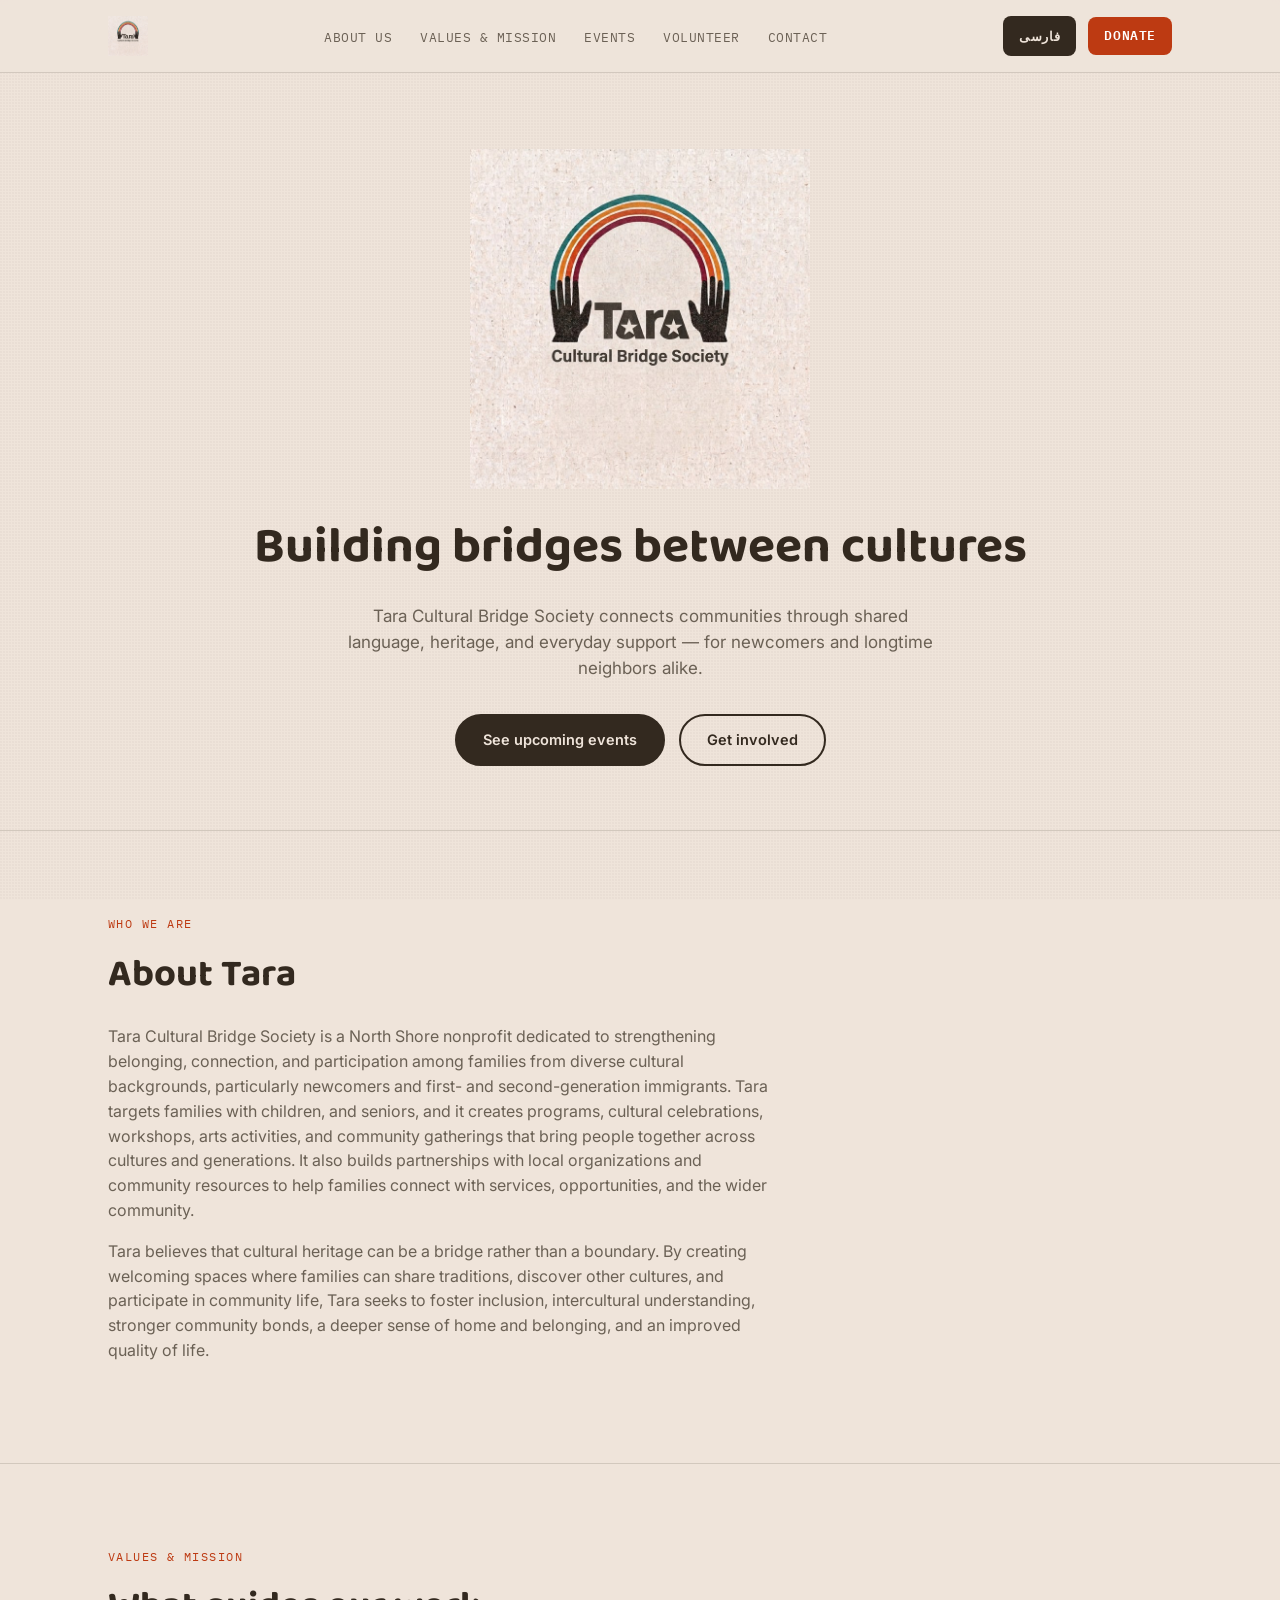
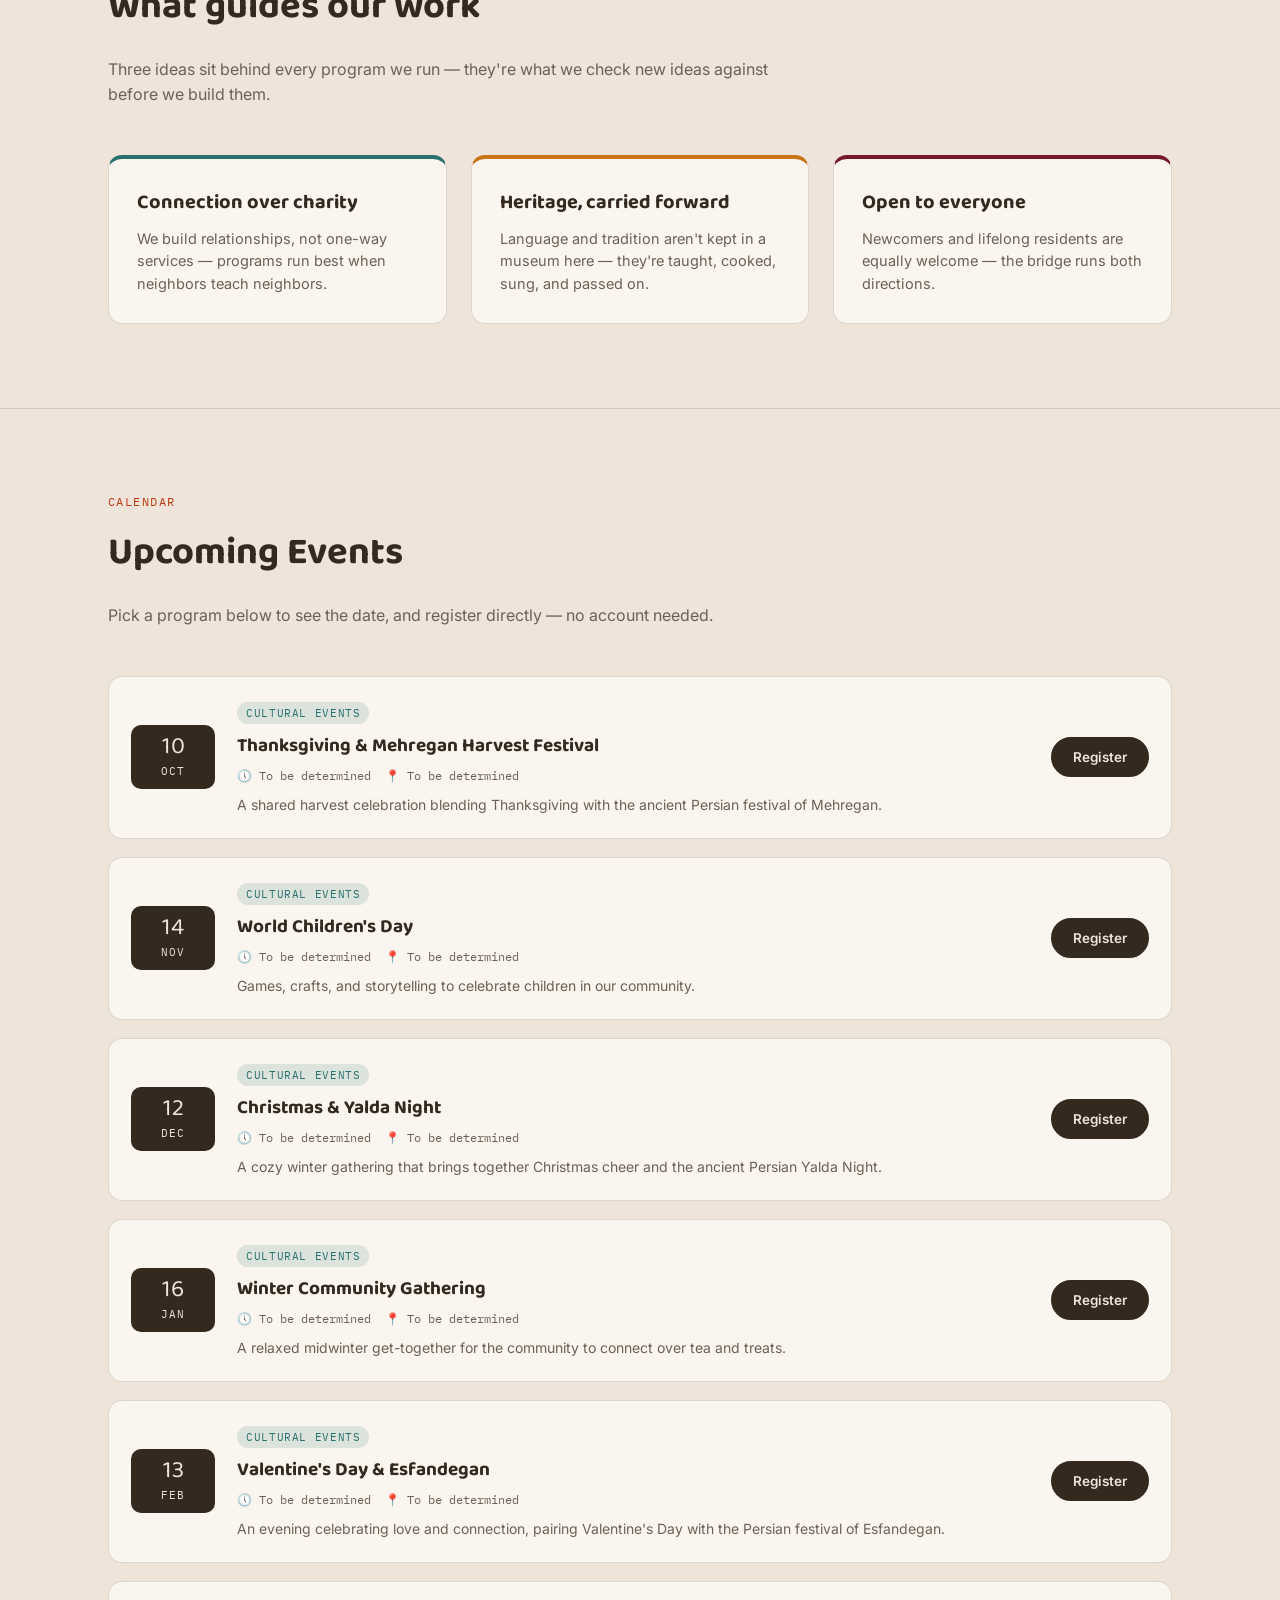
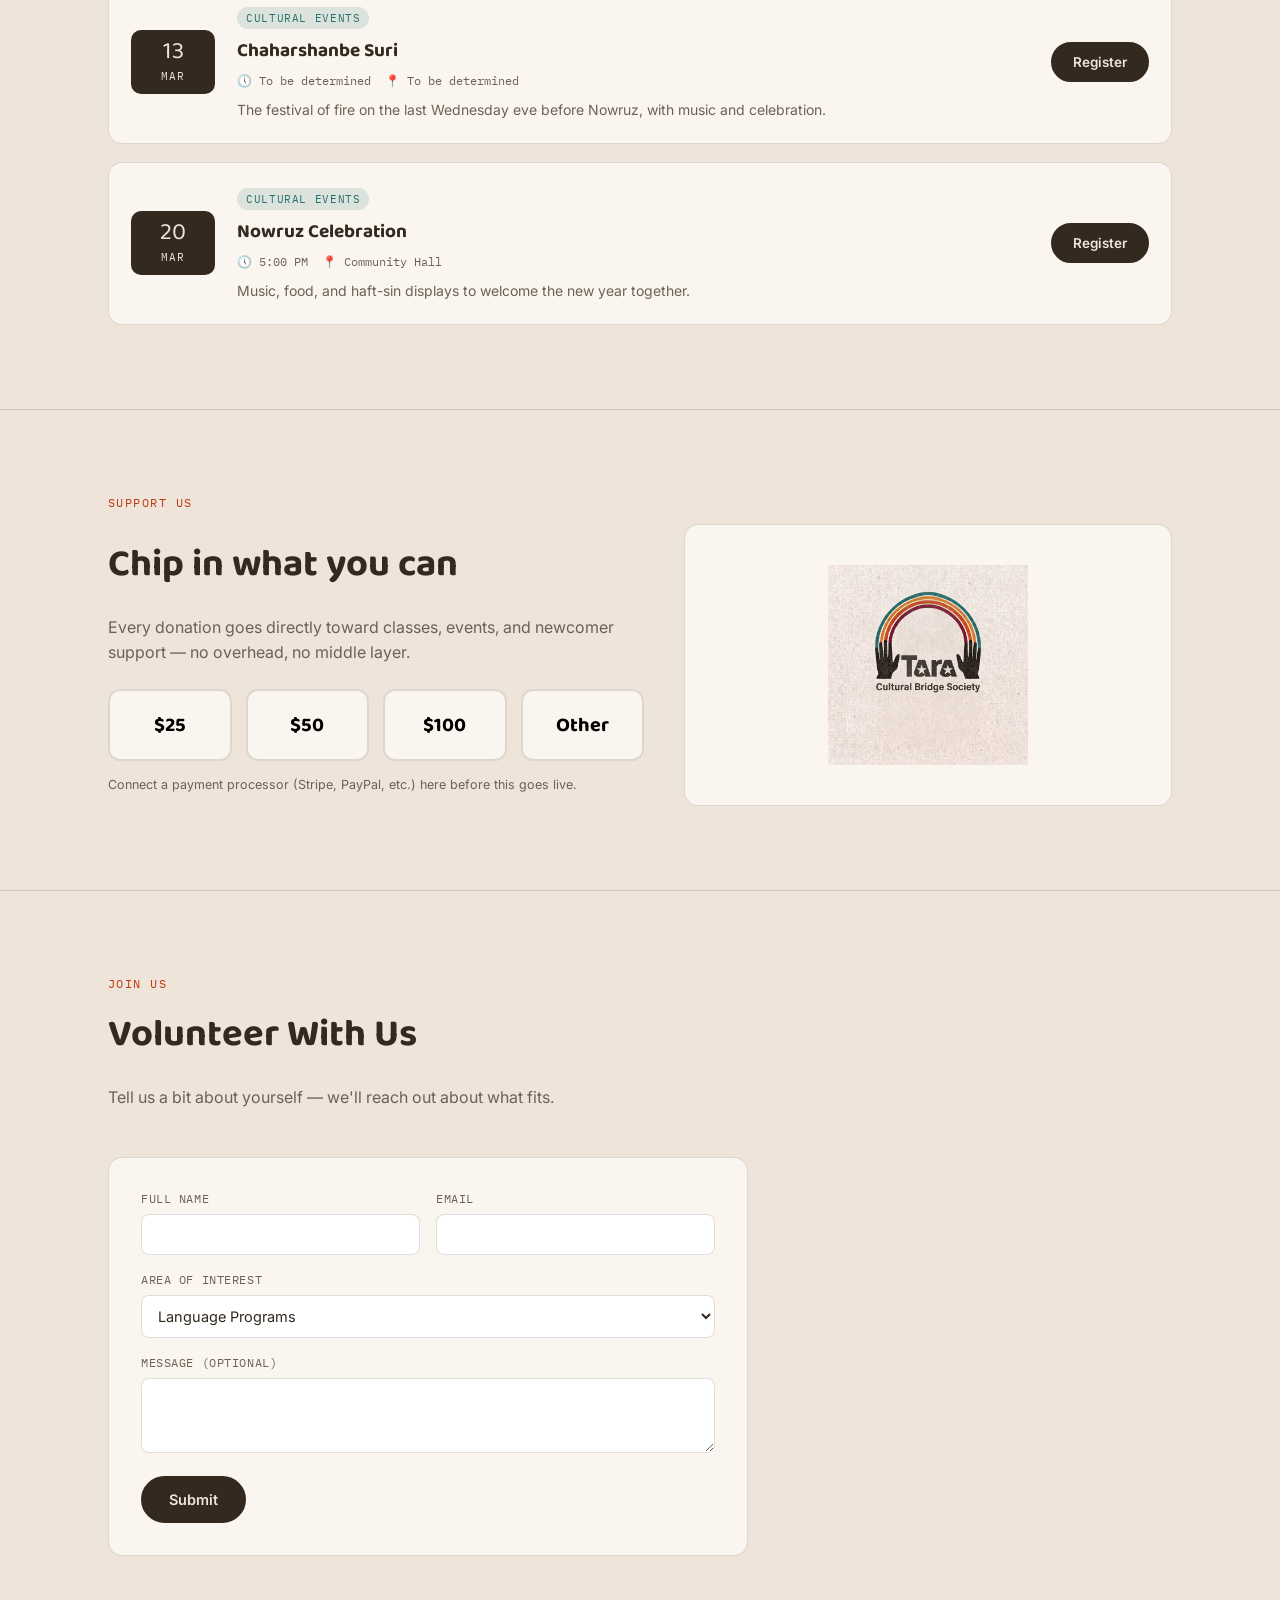
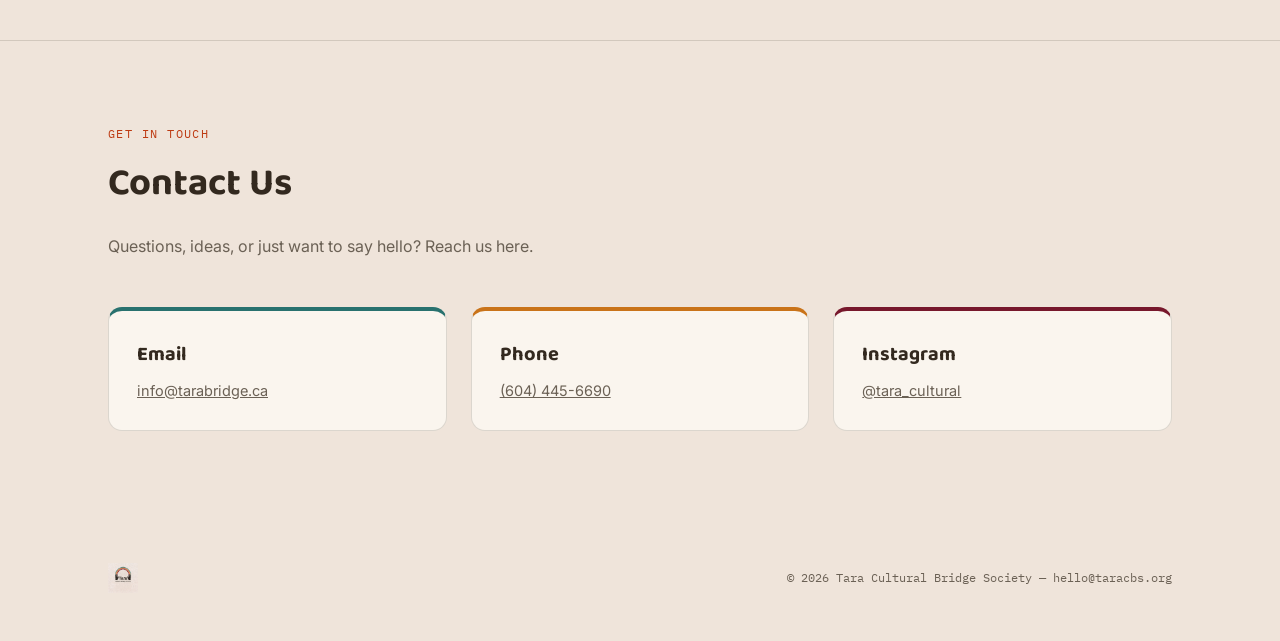
==== index.html @ 6dd53e2d "Make Register button reflect form state (Cancel / Registered) Previously the Register button stayed " ====
<!DOCTYPE html>
<html lang="en" id="htmlRoot">
<head>
<meta charset="UTF-8">
<meta name="viewport" content="width=device-width, initial-scale=1.0">
<title>Tara Cultural Bridge Society</title>
<link rel="preconnect" href="https://fonts.googleapis.com">
<link rel="preconnect" href="https://fonts.gstatic.com" crossorigin>
<link href="https://fonts.googleapis.com/css2?family=Baloo+2:wght@600;700;800&family=Inter:wght@400;500;600;700&family=Vazirmatn:wght@400;500;600;700&family=IBM+Plex+Mono:wght@500&display=swap" rel="stylesheet">
<style>
  :root{
    --teal: #28716E;
    --orange: #C97319;
    --terracotta: #BD3A12;
    --maroon: #77182C;
    --ink: #33291F;
    --ink-soft: #6B6155;
    --paper: #EFE4DA;
    --paper-raised: #FAF5EE;
    --line: rgba(51,41,31,0.15);
    --display: "Baloo 2", sans-serif;
    --body: "Inter", system-ui, sans-serif;
    --farsi: "Vazirmatn", sans-serif;
    --mono: "IBM Plex Mono", ui-monospace, monospace;
    --radius: 14px;
  }
  *{ box-sizing: border-box; }
  html{ scroll-behavior: smooth; }
  @media (prefers-reduced-motion: reduce){ html{ scroll-behavior:auto; } }
  body{
    margin:0; background: var(--paper); color: var(--ink);
    font-family: var(--body); line-height:1.55;
  }
  html[dir="rtl"] body{ font-family: var(--farsi); }
  a{ color: inherit; }
  img{ max-width:100%; display:block; }
  .wrap{ max-width: 1120px; margin: 0 auto; padding: 0 28px; }
  button{ font-family: inherit; cursor: pointer; }

  body::before{
    content:""; position:fixed; inset:0; pointer-events:none; z-index:0; opacity:0.5;
    background-image: radial-gradient(circle at 1px 1px, rgba(51,41,31,0.05) 1px, transparent 0);
    background-size: 3px 3px;
  }
  section, header, footer{ position:relative; z-index:1; }

  .nav{
    position: sticky; top:0; z-index: 60;
    background: rgba(239,228,218,0.94); backdrop-filter: blur(6px);
    border-bottom: 1px solid var(--line);
  }
  .nav-row{ display:flex; align-items:center; justify-content:space-between; height:72px; gap:20px; }
  .nav-brand{ display:flex; align-items:center; gap:10px; text-decoration:none; }
  .nav-brand img{ height:40px; width:auto; }
  .nav-links{ display:flex; gap:4px; list-style:none; margin:0; padding:0; flex-wrap:wrap; }
  .nav-links a{
    font-family: var(--mono); font-size:12.5px; letter-spacing:0.04em; text-transform:uppercase;
    text-decoration:none; color: var(--ink-soft); padding:8px 12px; border-radius:8px;
    transition: background 0.2s ease, color 0.2s ease;
  }
  html[dir="rtl"] .nav-links a{ font-family: var(--farsi); text-transform:none; font-size:14px; }
  .nav-links a:hover{ background: rgba(51,41,31,0.08); color: var(--ink); }
  .nav-right{ display:flex; align-items:center; gap:12px; }
  .lang-btn{
    font-family: var(--mono); font-size:12.5px; letter-spacing:0.05em;
    background: var(--ink); color: var(--paper); border:none; padding:9px 16px;
    border-radius:8px; font-weight:600;
  }
  .donate-btn{
    font-family: var(--mono); font-size:12.5px; letter-spacing:0.05em; text-transform:uppercase;
    background: var(--terracotta); color:#fff; border:none; padding:9px 16px; border-radius:8px; font-weight:600;
    text-decoration:none;
  }
  html[dir="rtl"] .donate-btn{ font-family: var(--farsi); text-transform:none; font-size:14px; }
  .nav-toggle{ display:none; background:none; border:1px solid var(--line); border-radius:8px; padding:8px 10px; }
  @media (max-width: 900px){
    .nav-links{ display:none; }
    .nav-toggle{ display:inline-flex; }
    .nav-links.open{
      display:flex; flex-direction:column; position:absolute; top:72px; left:0; right:0;
      background: var(--paper-raised); padding:12px 28px 20px; border-bottom:1px solid var(--line);
    }
  }

  .hero{ padding: 76px 0 64px; text-align:center; border-bottom: 1px solid var(--line); }
  .hero img.hero-logo{ max-width: 340px; margin: 0 auto 20px; }
  .hero h1{
    font-family: var(--display); font-weight:700; font-size: clamp(30px,4.6vw,50px);
    margin: 0 0 16px; color: var(--ink);
  }
  html[dir="rtl"] .hero h1{ font-family: var(--farsi); font-weight:700; }
  .hero p{ max-width: 56ch; margin: 0 auto; color: var(--ink-soft); font-size:17px; }
  .hero-ctas{ display:flex; gap:14px; justify-content:center; margin-top:32px; flex-wrap:wrap; }
  .btn{
    font-weight:600; font-size:14.5px; padding:13px 26px; border-radius:999px; text-decoration:none;
    display:inline-flex; align-items:center; gap:8px; border: 2px solid var(--ink);
  }
  .btn-solid{ background: var(--ink); color: var(--paper); }
  .btn-outline{ background:transparent; color:var(--ink); }

  section.page-section{ padding: 84px 0; border-bottom: 1px solid var(--line); }
  .section-eyebrow{
    font-family: var(--mono); font-size:12px; letter-spacing:0.12em; text-transform:uppercase;
    color: var(--terracotta); margin-bottom:12px;
  }
  html[dir="rtl"] .section-eyebrow{ font-family: var(--farsi); text-transform:none; letter-spacing:0; font-size:14px; font-weight:600; }
  .section-title{
    font-family: var(--display); font-weight:700; font-size: clamp(26px,3.4vw,38px);
    margin: 0 0 20px; color: var(--ink);
  }
  html[dir="rtl"] .section-title{ font-family: var(--farsi); }
  .section-lede{ max-width: 68ch; color: var(--ink-soft); font-size:16px; margin-bottom: 48px; }

  .values-grid{ display:grid; grid-template-columns: repeat(3,1fr); gap:24px; }
  @media (max-width:800px){ .values-grid{ grid-template-columns:1fr; } }
  .value-card{
    background: var(--paper-raised); border:1px solid var(--line); border-radius: var(--radius);
    padding: 28px; border-top: 4px solid var(--teal);
  }
  .value-card:nth-child(2){ border-top-color: var(--orange); }
  .value-card:nth-child(3){ border-top-color: var(--maroon); }
  .value-card h3{ font-family: var(--display); font-size:20px; margin:0 0 10px; }
  html[dir="rtl"] .value-card h3{ font-family: var(--farsi); }
  .value-card p{ color: var(--ink-soft); font-size:14.5px; margin:0; }

  .programs-grid{ display:grid; grid-template-columns: repeat(2,1fr); gap:22px; }
  @media (max-width:800px){ .programs-grid{ grid-template-columns:1fr; } }
  .program-card{
    background: var(--paper-raised); border:1px solid var(--line); border-radius: var(--radius);
    padding: 26px; display:flex; gap:18px;
  }
  .program-icon{
    width:48px; height:48px; border-radius:50%; flex:none;
    display:flex; align-items:center; justify-content:center;
    font-size:22px; background: var(--paper);
  }
  .program-card h3{ font-family: var(--display); font-size:18px; margin:0 0 8px; }
  html[dir="rtl"] .program-card h3{ font-family: var(--farsi); }
  .program-card p{ color: var(--ink-soft); font-size:14px; margin:0; }

  .events-list{ display:flex; flex-direction:column; gap:18px; }
  .event-card{
    background: var(--paper-raised); border:1px solid var(--line); border-radius: var(--radius);
    padding: 22px; display:grid; grid-template-columns: 84px 1fr auto; gap:22px; align-items:center;
  }
  @media (max-width:720px){ .event-card{ grid-template-columns: 64px 1fr; } .event-card .event-action{ grid-column:1/-1; } }
  .event-date{
    background: var(--ink); color: var(--paper); border-radius:10px; text-align:center; padding:10px 6px;
  }
  .event-date .day{ font-family: var(--display); font-size:24px; line-height:1; display:block; }
  .event-date .mon{ font-family: var(--mono); font-size:10.5px; letter-spacing:0.08em; text-transform:uppercase; display:block; margin-top:4px; }
  .event-info h3{ font-family: var(--display); font-size:19px; margin:0 0 6px; }
  html[dir="rtl"] .event-info h3{ font-family: var(--farsi); }
  .event-meta{ font-family: var(--mono); font-size:12px; color: var(--ink-soft); display:flex; gap:14px; flex-wrap:wrap; margin-bottom:8px; }
  html[dir="rtl"] .event-meta{ font-family: var(--farsi); font-size:13.5px; }
  .event-desc{ color: var(--ink-soft); font-size:14px; margin:0; }
  .event-tag{
    display:inline-block; font-family: var(--mono); font-size:10.5px; letter-spacing:0.06em; text-transform:uppercase;
    background: rgba(40,113,110,0.14); color: var(--teal); padding:3px 9px; border-radius:999px; margin-bottom:8px;
  }
  .spots{ font-family: var(--mono); font-size:11.5px; color: var(--ink-soft); margin-top:6px; }
  .spots.full{ color: var(--maroon); font-weight:600; }
  .btn-register{
    font-weight:600; font-size:13.5px; padding:10px 20px; border-radius:999px; border:2px solid var(--ink);
    background: var(--ink); color:var(--paper); white-space:nowrap;
  }
  .btn-register:disabled{ background:transparent; color: var(--ink-soft); border-color: var(--line); cursor:not-allowed; }

  .reg-form{
    margin-top:16px; padding-top:16px; border-top:1px dashed var(--line);
    display:none; grid-template-columns: 1fr 1fr; gap:12px;
  }
  .reg-form.open{ display:grid; }
  .reg-form input, .reg-form textarea{
    grid-column: span 1; font-family:inherit; font-size:14px; padding:10px 12px;
    border:1px solid var(--line); border-radius:8px; background:#fff; color: var(--ink); width:100%;
  }
  .reg-form textarea{ grid-column: 1/-1; resize:vertical; min-height:60px; }
  .reg-form .reg-submit{ grid-column: 1/-1; justify-self:start; }
  .reg-msg{ grid-column:1/-1; font-size:13px; font-family: var(--mono); }
  .reg-msg.ok{ color: var(--teal); }
  .reg-msg.err{ color: var(--maroon); }

  .donate-grid{ display:grid; grid-template-columns: 1.1fr 1fr; gap:40px; align-items:center; }
  @media (max-width:800px){ .donate-grid{ grid-template-columns:1fr; } }
  .donate-tiers{ display:flex; gap:14px; flex-wrap:wrap; margin-top:24px; }
  .tier-btn{
    flex:1; min-width:110px; background: var(--paper-raised); border:2px solid var(--line); border-radius:12px;
    padding:18px 10px; text-align:center; font-family: var(--display); font-size:20px; font-weight:700;
  }
  .tier-btn:hover{ border-color: var(--terracotta); }
  html[dir="rtl"] .tier-btn{ font-family: var(--farsi); }
  .donate-note{ font-size:12.5px; color: var(--ink-soft); margin-top:14px; }
  .donate-art{
    background: var(--paper-raised); border:1px solid var(--line); border-radius: var(--radius);
    padding: 40px; text-align:center;
  }

  .volunteer-form{
    display:grid; grid-template-columns: 1fr 1fr; gap:16px; max-width: 640px;
    background: var(--paper-raised); border:1px solid var(--line); border-radius: var(--radius); padding: 32px;
  }
  .volunteer-form label{ font-family: var(--mono); font-size:11.5px; letter-spacing:0.05em; text-transform:uppercase; color: var(--ink-soft); display:block; margin-bottom:6px; }
  html[dir="rtl"] .volunteer-form label{ font-family: var(--farsi); text-transform:none; font-size:13px; }
  .volunteer-form input, .volunteer-form select, .volunteer-form textarea{
    width:100%; font-family:inherit; font-size:14.5px; padding:11px 12px; border:1px solid var(--line);
    border-radius:8px; background:#fff; color: var(--ink);
  }
  .volunteer-form .full{ grid-column: 1/-1; }
  @media (max-width:600px){ .volunteer-form{ grid-template-columns:1fr; } }

  .about-grid{ display:grid; grid-template-columns: 1fr 1fr; gap:48px; align-items:start; }
  @media (max-width:800px){ .about-grid{ grid-template-columns:1fr; } }
  .about-grid p{ color: var(--ink-soft); font-size:16px; margin: 0 0 16px; }
  .stat-row{ display:flex; gap:28px; margin-top: 24px; flex-wrap:wrap; }
  .stat b{ font-family: var(--display); font-size: 30px; display:block; color: var(--terracotta); }
  .stat span{ font-family: var(--mono); font-size:11px; color: var(--ink-soft); text-transform:uppercase; letter-spacing:0.05em; }
  html[dir="rtl"] .stat span{ font-family: var(--farsi); text-transform:none; font-size:12.5px; }

  footer{ padding: 48px 0; }
  .footer-row{ display:flex; justify-content:space-between; align-items:center; flex-wrap:wrap; gap:14px; }
  .footer-row img{ height:30px; }
  .footer-meta{ font-family: var(--mono); font-size:11.5px; color: var(--ink-soft); }
  html[dir="rtl"] .footer-meta{ font-family: var(--farsi); font-size:13px; }
</style>
</head>
<body>

<nav class="nav">
  <div class="wrap nav-row">
    <a href="#top" class="nav-brand">
      <img src="[data-uri]" alt="Tara Cultural Bridge Society">
    </a>
    <ul class="nav-links" id="navLinks">
      <li><a href="#about" data-i18n="nav_about">About Us</a></li>
      <li><a href="#mission" data-i18n="nav_mission">Values &amp; Mission</a></li>
      <li><a href="#events" data-i18n="nav_events">Events</a></li>
      <li><a href="#volunteer" data-i18n="nav_volunteer">Volunteer</a></li>
      <li><a href="#contact" data-i18n="nav_contact">Contact</a></li>
    </ul>
    <div class="nav-right">
      <button class="lang-btn" id="langBtn">فارسی</button>
      <a href="#donate" class="donate-btn" data-i18n="nav_donate">Donate</a>
      <button class="nav-toggle" id="navToggle" aria-label="Menu">☰</button>
    </div>
  </div>
</nav>

<header class="hero" id="top">
  <div class="wrap">
    <img class="hero-logo" src="[data-uri]" alt="Tara Cultural Bridge Society logo">
    <h1 data-i18n="hero_title">Building bridges between cultures</h1>
    <p data-i18n="hero_sub">Tara Cultural Bridge Society connects communities through shared language, heritage, and everyday support — for newcomers and longtime neighbors alike.</p>
    <div class="hero-ctas">
      <a href="#events" class="btn btn-solid" data-i18n="hero_cta1">See upcoming events</a>
      <a href="#volunteer" class="btn btn-outline" data-i18n="hero_cta2">Get involved</a>
    </div>
  </div>
</header>

<section class="page-section" id="about">
  <div class="wrap">
    <div class="section-eyebrow" data-i18n="about_eyebrow">Who We Are</div>
    <div class="about-grid" style="grid-template-columns:1fr; max-width:68ch;">
      <div>
        <h2 class="section-title" data-i18n="about_title">About Tara</h2>
        <p data-i18n="about_p1">Tara Cultural Bridge Society is a North Shore nonprofit dedicated to strengthening belonging, connection, and participation among families from diverse cultural backgrounds, particularly newcomers and first- and second-generation immigrants. Tara targets families with children, and seniors, and it creates programs, cultural celebrations, workshops, arts activities, and community gatherings that bring people together across cultures and generations. It also builds partnerships with local organizations and community resources to help families connect with services, opportunities, and the wider community.</p>
        <p data-i18n="about_p2">Tara believes that cultural heritage can be a bridge rather than a boundary. By creating welcoming spaces where families can share traditions, discover other cultures, and participate in community life, Tara seeks to foster inclusion, intercultural understanding, stronger community bonds, a deeper sense of home and belonging, and an improved quality of life.</p>
      </div>
    </div>
  </div>
</section>

<section class="page-section" id="mission">
  <div class="wrap">
    <div class="section-eyebrow" data-i18n="mission_eyebrow">Values &amp; Mission</div>
    <h2 class="section-title" data-i18n="mission_title">What guides our work</h2>
    <p class="section-lede" data-i18n="mission_lede">Three ideas sit behind every program we run — they're what we check new ideas against before we build them.</p>
    <div class="values-grid">
      <div class="value-card">
        <h3 data-i18n="value1_title">Connection over charity</h3>
        <p data-i18n="value1_body">We build relationships, not one-way services — programs run best when neighbors teach neighbors.</p>
      </div>
      <div class="value-card">
        <h3 data-i18n="value2_title">Heritage, carried forward</h3>
        <p data-i18n="value2_body">Language and tradition aren't kept in a museum here — they're taught, cooked, sung, and passed on.</p>
      </div>
      <div class="value-card">
        <h3 data-i18n="value3_title">Open to everyone</h3>
        <p data-i18n="value3_body">Newcomers and lifelong residents are equally welcome — the bridge runs both directions.</p>
      </div>
    </div>
  </div>
</section>

<section class="page-section" id="events">
  <div class="wrap">
    <div class="section-eyebrow" data-i18n="events_eyebrow">Calendar</div>
    <h2 class="section-title" data-i18n="events_title">Upcoming Events</h2>
    <p class="section-lede" data-i18n="events_lede">Pick a program below to see the date, and register directly — no account needed.</p>
    <div class="events-list" id="eventsList"></div>
  </div>
</section>

<section class="page-section" id="donate">
  <div class="wrap">
    <div class="section-eyebrow" data-i18n="donate_eyebrow">Support Us</div>
    <div class="donate-grid">
      <div>
        <h2 class="section-title" data-i18n="donate_title">Chip in what you can</h2>
        <p class="section-lede" style="margin-bottom:0;" data-i18n="donate_body">Every donation goes directly toward classes, events, and newcomer support — no overhead, no middle layer.</p>
        <div class="donate-tiers">
          <button class="tier-btn">$25</button>
          <button class="tier-btn">$50</button>
          <button class="tier-btn">$100</button>
          <button class="tier-btn" data-i18n="donate_other">Other</button>
        </div>
        <div class="donate-note" data-i18n="donate_note">Connect a payment processor (Stripe, PayPal, etc.) here before this goes live.</div>
      </div>
      <div class="donate-art">
        <img src="[data-uri]" alt="" style="max-width:200px;margin:0 auto;">
      </div>
    </div>
  </div>
</section>

<section class="page-section" id="volunteer">
  <div class="wrap">
    <div class="section-eyebrow" data-i18n="volunteer_eyebrow">Join Us</div>
    <h2 class="section-title" data-i18n="volunteer_title">Volunteer With Us</h2>
    <p class="section-lede" data-i18n="volunteer_body">Tell us a bit about yourself — we'll reach out about what fits.</p>
    <form class="volunteer-form" id="volunteerForm">
      <div>
        <label data-i18n="label_name">Full Name</label>
        <input type="text" id="volName" required>
      </div>
      <div>
        <label data-i18n="label_email">Email</label>
        <input type="email" id="volEmail" required>
      </div>
      <div class="full">
        <label data-i18n="label_interest">Area of Interest</label>
        <select id="volInterest">
          <option data-i18n="opt_language">Language Programs</option>
          <option data-i18n="opt_events">Event Support</option>
          <option data-i18n="opt_mentorship">Mentorship</option>
          <option data-i18n="opt_admin">Admin / Behind-the-scenes</option>
        </select>
      </div>
      <div class="full">
        <label data-i18n="label_message">Message (optional)</label>
        <textarea id="volMessage" rows="3"></textarea>
      </div>
      <div class="full">
        <button type="submit" class="btn btn-solid" data-i18n="label_submit">Submit</button>
        <span class="reg-msg" id="volMsg" style="margin-inline-start:14px;"></span>
      </div>
    </form>
  </div>
</section>

<section class="page-section" id="contact" style="border-bottom:none;">
  <div class="wrap">
    <div class="section-eyebrow" data-i18n="contact_eyebrow">Get in Touch</div>
    <h2 class="section-title" data-i18n="contact_title">Contact Us</h2>
    <p class="section-lede" data-i18n="contact_lede">Questions, ideas, or just want to say hello? Reach us here.</p>
    <div class="values-grid">
      <div class="value-card">
        <h3 data-i18n="contact_email_label">Email</h3>
        <p><a href="mailto:info@tarabridge.ca" style="color:inherit;">info@tarabridge.ca</a></p>
      </div>
      <div class="value-card">
        <h3 data-i18n="contact_phone_label">Phone</h3>
        <p><a href="tel:+16044456690" style="color:inherit;">(604) 445-6690</a></p>
      </div>
      <div class="value-card">
        <h3 data-i18n="contact_instagram_label">Instagram</h3>
        <p><a href="https://www.instagram.com/tara_cultural/" target="_blank" rel="noopener" style="color:inherit;">@tara_cultural</a></p>
      </div>
    </div>
  </div>
</section>

<footer>
  <div class="wrap footer-row">
    <img src="[data-uri]" alt="Tara Cultural Bridge Society">
    <div class="footer-meta" data-i18n="footer_text">© 2026 Tara Cultural Bridge Society — hello@taracbs.org</div>
  </div>
</footer>

<script>
// Paste the Google Apps Script Web App URL here after you deploy it (see Code.gs instructions).
const SHEETS_ENDPOINT = "https://script.google.com/macros/s/AKfycbz17nLpRn3llqi-0UYypDrjoUQg57SEyKT3yRZpGgUSXBRELVakcVpwr48lIpXO9dbw/exec";

async function sendToSheet(payload){
  await fetch(SHEETS_ENDPOINT, {
    method: "POST",
    mode: "no-cors",
    headers: { "Content-Type": "text/plain;charset=utf-8" },
    body: JSON.stringify(payload)
  });
}

const TRANSLATIONS = {
  en: {
    nav_about:"About Us", nav_mission:"Values & Mission", nav_events:"Events",
    nav_volunteer:"Volunteer", nav_donate:"Donate", nav_contact:"Contact",
    hero_title:"Building bridges between cultures",
    hero_sub:"Tara Cultural Bridge Society connects communities through shared language, heritage, and everyday support — for newcomers and longtime neighbors alike.",
    hero_cta1:"See upcoming events", hero_cta2:"Get involved",
    about_eyebrow:"Who We Are", about_title:"About Tara",
    about_p1:"Tara Cultural Bridge Society is a North Shore nonprofit dedicated to strengthening belonging, connection, and participation among families from diverse cultural backgrounds, particularly newcomers and first- and second-generation immigrants. Tara targets families with children, and seniors, and it creates programs, cultural celebrations, workshops, arts activities, and community gatherings that bring people together across cultures and generations. It also builds partnerships with local organizations and community resources to help families connect with services, opportunities, and the wider community.",
    about_p2:"Tara believes that cultural heritage can be a bridge rather than a boundary. By creating welcoming spaces where families can share traditions, discover other cultures, and participate in community life, Tara seeks to foster inclusion, intercultural understanding, stronger community bonds, a deeper sense of home and belonging, and an improved quality of life.",
    stat_years:"Years Active", stat_events:"Events / Year", stat_members:"Community Members",
    mission_eyebrow:"Values & Mission", mission_title:"What guides our work",
    mission_lede:"Three ideas sit behind every program we run — they're what we check new ideas against before we build them.",
    value1_title:"Connection over charity", value1_body:"We build relationships, not one-way services — programs run best when neighbors teach neighbors.",
    value2_title:"Heritage, carried forward", value2_body:"Language and tradition aren't kept in a museum here — they're taught, cooked, sung, and passed on.",
    value3_title:"Open to everyone", value3_body:"Newcomers and lifelong residents are equally welcome — the bridge runs both directions.",
    events_eyebrow:"Calendar", events_title:"Upcoming Events",
    events_lede:"Pick a program below to see the date, and register directly — no account needed.",
    donate_eyebrow:"Support Us", donate_title:"Chip in what you can",
    donate_body:"Every donation goes directly toward classes, events, and newcomer support — no overhead, no middle layer.",
    donate_other:"Other", donate_note:"Connect a payment processor (Stripe, PayPal, etc.) here before this goes live.",
    volunteer_eyebrow:"Join Us", volunteer_title:"Volunteer With Us",
    volunteer_body:"Tell us a bit about yourself — we'll reach out about what fits.",
    label_name:"Full Name", label_email:"Email", label_interest:"Area of Interest",
    label_message:"Message (optional)", label_submit:"Submit",
    opt_language:"Language Programs", opt_events:"Event Support", opt_mentorship:"Mentorship", opt_admin:"Admin / Behind-the-scenes",
    contact_eyebrow:"Get in Touch", contact_title:"Contact Us",
    contact_lede:"Questions, ideas, or just want to say hello? Reach us here.",
    contact_email_label:"Email", contact_phone_label:"Phone", contact_instagram_label:"Instagram",
    footer_text:"© 2026 Tara Cultural Bridge Society — hello@taracbs.org",
    register:"Register", cancel:"Cancel", registered:"Registered ✓", full:"Full", spots_left:"spots left",
    reg_kidName:"Child's name", reg_kidAge:"Child's age", reg_parentName:"Parent's name",
    reg_email:"Email", reg_phone:"Phone", reg_allergy:"Allergies (write “None” if none)",
    reg_submit:"Confirm registration",
    reg_success:"You're registered — see you there!", reg_error:"Something went wrong, please try again.",
    lang_toggle_label:"فارسی"
  },
  fa: {
    nav_about:"درباره ما", nav_mission:"ارزش‌ها و مأموریت", nav_events:"رویدادها",
    nav_volunteer:"داوطلب شوید", nav_donate:"کمک مالی", nav_contact:"تماس با ما",
    hero_title:"ساختن پل میان فرهنگ‌ها",
    hero_sub:"انجمن پل فرهنگی تارا جوامع را از طریق زبان مشترک، میراث فرهنگی و حمایت روزمره به هم پیوند می‌دهد — برای تازه‌واردان و همسایگان قدیمی، هر دو.",
    hero_cta1:"رویدادهای پیش‌رو", hero_cta2:"داوطلب شوید",
    about_eyebrow:"ما که هستیم", about_title:"درباره تارا",
    about_p1:"انجمن پل فرهنگی تارا یک سازمان غیرانتفاعی در نورث‌شور است که به تقویت حس تعلق، پیوند و مشارکت خانواده‌هایی با پیشینه‌های فرهنگی گوناگون اختصاص دارد، به‌ویژه تازه‌واردان و مهاجران نسل اول و دوم. تارا خانواده‌های دارای فرزند و سالمندان را هدف قرار می‌دهد و برنامه‌ها، جشن‌های فرهنگی، کارگاه‌ها، فعالیت‌های هنری و گردهمایی‌های اجتماعی برگزار می‌کند که مردم را از فرهنگ‌ها و نسل‌های مختلف گرد هم می‌آورد. این انجمن همچنین با سازمان‌ها و منابع محلی همکاری می‌کند تا خانواده‌ها را به خدمات، فرصت‌ها و جامعه گسترده‌تر متصل کند.",
    about_p2:"تارا باور دارد که میراث فرهنگی می‌تواند پلی باشد، نه مرزی. با ایجاد فضاهایی گرم که در آن خانواده‌ها می‌توانند سنت‌های خود را به اشتراک بگذارند، با فرهنگ‌های دیگر آشنا شوند و در زندگی اجتماعی مشارکت کنند، تارا در پی تقویت همبستگی، درک بین‌فرهنگی، پیوندهای اجتماعی قوی‌تر، حس عمیق‌تری از خانه و تعلق، و بهبود کیفیت زندگی است.",
    stat_years:"سال فعالیت", stat_events:"رویداد در سال", stat_members:"عضو جامعه",
    mission_eyebrow:"ارزش‌ها و مأموریت", mission_title:"آنچه کار ما را هدایت می‌کند",
    mission_lede:"سه ایده پشت هر برنامه‌ای که اجرا می‌کنیم قرار دارد — معیار ما پیش از ساختن هر ایده تازه.",
    value1_title:"پیوند، نه صرفاً کمک", value1_body:"ما رابطه می‌سازیم، نه خدمات یک‌طرفه — بهترین برنامه‌ها زمانی است که همسایه‌ها به هم یاد می‌دهند.",
    value2_title:"میراثی که ادامه می‌یابد", value2_body:"زبان و سنت اینجا در موزه نگه‌داری نمی‌شود — آموزش داده می‌شود، پخته می‌شود، خوانده می‌شود و منتقل می‌شود.",
    value3_title:"برای همه باز است", value3_body:"تازه‌واردان و ساکنان قدیمی به یک اندازه خوش‌آمدند — پل در هر دو جهت کار می‌کند.",
    events_eyebrow:"تقویم", events_title:"رویدادهای پیش‌رو",
    events_lede:"یک برنامه را از میان رویدادهای زیر انتخاب کنید و مستقیماً ثبت‌نام کنید — نیازی به حساب کاربری نیست.",
    donate_eyebrow:"از ما حمایت کنید", donate_title:"هر مقدار که می‌توانید کمک کنید",
    donate_body:"هر کمک مالی مستقیماً صرف کلاس‌ها، رویدادها و حمایت از تازه‌واردان می‌شود — بدون هزینه اضافی.",
    donate_other:"مبلغ دیگر", donate_note:"پیش از فعال‌سازی، یک درگاه پرداخت (Stripe، PayPal و غیره) به این بخش متصل کنید.",
    volunteer_eyebrow:"به ما بپیوندید", volunteer_title:"داوطلب شوید",
    volunteer_body:"کمی درباره خودتان بگویید — ما با شما درباره بهترین گزینه تماس می‌گیریم.",
    label_name:"نام و نام خانوادگی", label_email:"ایمیل", label_interest:"حوزه مورد علاقه",
    label_message:"پیام (اختیاری)", label_submit:"ارسال",
    opt_language:"برنامه‌های زبان", opt_events:"پشتیبانی رویداد", opt_mentorship:"منتورینگ", opt_admin:"اداری / پشت صحنه",
    contact_eyebrow:"در تماس باشید", contact_title:"تماس با ما",
    contact_lede:"سؤال یا ایده‌ای دارید یا فقط می‌خواهید سلام کنید؟ از این طریق با ما در ارتباط باشید.",
    contact_email_label:"ایمیل", contact_phone_label:"تلفن", contact_instagram_label:"اینستاگرام",
    footer_text:"© ۲۰۲۶ انجمن پل فرهنگی تارا — hello@taracbs.org",
    register:"ثبت‌نام", cancel:"انصراف", registered:"ثبت‌نام شد ✓", full:"تکمیل ظرفیت", spots_left:"جای خالی",
    reg_kidName:"نام کودک", reg_kidAge:"سن کودک", reg_parentName:"نام والد",
    reg_email:"ایمیل", reg_phone:"تلفن", reg_allergy:"حساسیت غذایی (در صورت نبود «ندارد» بنویسید)",
    reg_submit:"تأیید ثبت‌نام",
    reg_success:"ثبت‌نام شما انجام شد — آنجا می‌بینیمتان!", reg_error:"مشکلی پیش آمد، دوباره تلاش کنید.",
    lang_toggle_label:"English"
  }
};

// Used only if the Events sheet can't be reached (offline, script error, etc.)
const FALLBACK_EVENTS = [
  { id:"nowruz-2027", program:"Cultural Events", date:"2027-03-20", time:"5:00 PM",
    title_en:"Nowruz Celebration", title_fa:"جشن نوروز",
    loc_en:"Community Hall", loc_fa:"سالن اجتماعات",
    desc_en:"Music, food, and haft-sin displays to welcome the new year together.",
    desc_fa:"موسیقی، غذا و سفره هفت‌سین برای استقبال از سال نو در کنار هم.",
    capacity: 120 },
  { id:"mehregan-harvest", program:"Cultural Events", date:"2026-10-10", time:"To be determined", time_fa:"متعاقباً اعلام می‌شود",
    title_en:"Thanksgiving & Mehregan Harvest Festival", title_fa:"جشن برداشت / مهرگان",
    loc_en:"To be determined", loc_fa:"متعاقباً اعلام می‌شود",
    desc_en:"A shared harvest celebration blending Thanksgiving with the ancient Persian festival of Mehregan.",
    desc_fa:"جشنی مشترک از برداشت که شکرگزاری را با جشن باستانی ایرانی مهرگان پیوند می‌دهد.",
    capacity: 100 },
  { id:"childrens-day", program:"Cultural Events", date:"2026-11-14", time:"To be determined", time_fa:"متعاقباً اعلام می‌شود",
    title_en:"World Children's Day", title_fa:"روز جهانی کودک",
    loc_en:"To be determined", loc_fa:"متعاقباً اعلام می‌شود",
    desc_en:"Games, crafts, and storytelling to celebrate children in our community.",
    desc_fa:"بازی، هنر دستی و قصه‌گویی برای بزرگداشت کودکان جامعه ما.",
    capacity: 80 },
  { id:"yalda-xmas", program:"Cultural Events", date:"2026-12-12", time:"To be determined", time_fa:"متعاقباً اعلام می‌شود",
    title_en:"Christmas & Yalda Night", title_fa:"شب یلدا",
    loc_en:"To be determined", loc_fa:"متعاقباً اعلام می‌شود",
    desc_en:"A cozy winter gathering that brings together Christmas cheer and the ancient Persian Yalda Night.",
    desc_fa:"گردهمایی گرم زمستانی که شادی کریسمس را با شب یلدای باستانی ایران پیوند می‌دهد.",
    capacity: 100 },
  { id:"winter-gathering", program:"Cultural Events", date:"2027-01-16", time:"To be determined", time_fa:"متعاقباً اعلام می‌شود",
    title_en:"Winter Community Gathering", title_fa:"گردهمایی زمستانی",
    loc_en:"To be determined", loc_fa:"متعاقباً اعلام می‌شود",
    desc_en:"A relaxed midwinter get-together for the community to connect over tea and treats.",
    desc_fa:"دیداری آرام در دل زمستان برای گردهمایی جامعه بر سر چای و شیرینی.",
    capacity: 60 },
  { id:"valentine-esfandegan", program:"Cultural Events", date:"2027-02-13", time:"To be determined", time_fa:"متعاقباً اعلام می‌شود",
    title_en:"Valentine's Day & Esfandegan", title_fa:"روز ولنتاین / اسفندگان",
    loc_en:"To be determined", loc_fa:"متعاقباً اعلام می‌شود",
    desc_en:"An evening celebrating love and connection, pairing Valentine's Day with the Persian festival of Esfandegan.",
    desc_fa:"شبی در بزرگداشت عشق و پیوند، همراه با جشن ایرانی اسفندگان.",
    capacity: 90 },
  { id:"chaharshanbe-suri", program:"Cultural Events", date:"2027-03-13", time:"To be determined", time_fa:"متعاقباً اعلام می‌شود",
    title_en:"Chaharshanbe Suri", title_fa:"چهارشنبه‌سوری / عید",
    loc_en:"To be determined", loc_fa:"متعاقباً اعلام می‌شود",
    desc_en:"The festival of fire on the last Wednesday eve before Nowruz, with music and celebration.",
    desc_fa:"جشن آتش در آخرین چهارشنبه پیش از نوروز، همراه با موسیقی و شادی.",
    capacity: 100 }
];

// Live event data, edited by staff directly in the Google Sheet (see the "Events" tab).
let EVENTS = FALLBACK_EVENTS;

async function loadEvents(){
  try{
    const res = await fetch(SHEETS_ENDPOINT + "?action=events", { cache: "no-store" });
    if(!res.ok) throw new Error("Bad response " + res.status);
    const data = await res.json();
    const valid = Array.isArray(data) ? data.filter(ev => ev && ev.id && ev.date) : [];
    if(valid.length){ EVENTS = valid; }
  }catch(err){
    console.warn("Could not load events from the sheet, showing fallback events.", err);
  }
}

let currentLang = "en";
function t(key){ return TRANSLATIONS[currentLang][key] || key; }

function applyStaticTranslations(){
  document.querySelectorAll("[data-i18n]").forEach(function(el){
    const key = el.getAttribute("data-i18n");
    if(TRANSLATIONS[currentLang][key] !== undefined){
      el.textContent = TRANSLATIONS[currentLang][key];
    }
  });
}

function formatDate(iso, lang){
  const d = new Date(iso + "T00:00:00");
  const monthsEn = ["JAN","FEB","MAR","APR","MAY","JUN","JUL","AUG","SEP","OCT","NOV","DEC"];
  const monthsFa = ["ژانویه","فوریه","مارس","آوریل","مه","ژوئن","ژوئیه","اوت","سپتامبر","اکتبر","نوامبر","دسامبر"];
  return { day: d.getDate(), mon: lang === "fa" ? monthsFa[d.getMonth()] : monthsEn[d.getMonth()] };
}

async function getRegistrationCount(eventId){
  // Live headcounts aren't tracked client-side anymore (registrations go straight to
  // the Google Sheet). This always returns 0, so capacity/"Full" checks are effectively off.
  return 0;
}

async function renderEvents(){
  const list = document.getElementById("eventsList");
  list.innerHTML = "";
  const sorted = [...EVENTS].sort((a,b)=> new Date(a.date) - new Date(b.date));
  for(const ev of sorted){
    const count = await getRegistrationCount(ev.id);
    const remaining = ev.capacity === null ? null : Math.max(ev.capacity - count, 0);
    const isFull = remaining !== null && remaining <= 0;
    const dateParts = formatDate(ev.date, currentLang);

    const card = document.createElement("div");
    card.className = "event-card";
    card.innerHTML = `
      <div class="event-date"><span class="day">${dateParts.day}</span><span class="mon">${dateParts.mon}</span></div>
      <div class="event-info">
        <div class="event-tag">${ev.program}</div>
        <h3><a href="events/${ev.id}.html" style="color:inherit;text-decoration:none;">${currentLang==="fa" ? ev.title_fa : ev.title_en}</a></h3>
        <div class="event-meta"><span>🕔 ${currentLang==="fa" && ev.time_fa ? ev.time_fa : ev.time}</span><span>📍 ${currentLang==="fa" ? ev.loc_fa : ev.loc_en}</span></div>
        <p class="event-desc">${currentLang==="fa" ? ev.desc_fa : ev.desc_en}</p>
        <form class="reg-form" data-event="${ev.id}">
          <input type="text" placeholder="${t('reg_kidName')}" class="reg-kidname" required>
          <input type="number" min="0" placeholder="${t('reg_kidAge')}" class="reg-kidage" required>
          <input type="text" placeholder="${t('reg_parentName')}" class="reg-parentname" required>
          <input type="email" placeholder="${t('reg_email')}" class="reg-email" required>
          <input type="tel" placeholder="${t('reg_phone')}" class="reg-phone" required>
          <textarea placeholder="${t('reg_allergy')}" class="reg-allergy" required></textarea>
          <button type="submit" class="btn btn-solid reg-submit">${t('reg_submit')}</button>
          <span class="reg-msg"></span>
        </form>
      </div>
      <div class="event-action">
        <button class="btn-register" ${isFull ? "disabled" : ""}>${isFull ? t('full') : t('register')}</button>
      </div>
    `;
    list.appendChild(card);

    const regBtn = card.querySelector(".btn-register");
    const form = card.querySelector(".reg-form");
    if(!isFull){
      regBtn.addEventListener("click", function(){
        const opening = form.classList.toggle("open");
        regBtn.textContent = opening ? t('cancel') : t('register');
      });
    }
    form.addEventListener("submit", async function(e){
      e.preventDefault();
      const kidNameVal = form.querySelector(".reg-kidname").value.trim();
      const kidAgeVal = form.querySelector(".reg-kidage").value.trim();
      const parentNameVal = form.querySelector(".reg-parentname").value.trim();
      const emailVal = form.querySelector(".reg-email").value.trim();
      const phoneVal = form.querySelector(".reg-phone").value.trim();
      const allergyVal = form.querySelector(".reg-allergy").value.trim();
      const msgEl = form.querySelector(".reg-msg");
      try{
        await sendToSheet({
          type: "registration",
          event: ev.id,
          eventTitle: currentLang === "fa" ? ev.title_fa : ev.title_en,
          kidName: kidNameVal,
          kidAge: kidAgeVal,
          parentName: parentNameVal,
          email: emailVal,
          phone: phoneVal,
          allergy: allergyVal
        });
        msgEl.textContent = t("reg_success");
        msgEl.className = "reg-msg ok";
        form.querySelector(".reg-submit").disabled = true;
        regBtn.textContent = t("registered");
        regBtn.disabled = true;
      }catch(err){
        msgEl.textContent = t("reg_error");
        msgEl.className = "reg-msg err";
      }
    });
  }
}

function setLanguage(lang){
  currentLang = lang;
  const html = document.getElementById("htmlRoot");
  html.setAttribute("lang", lang);
  html.setAttribute("dir", lang === "fa" ? "rtl" : "ltr");
  document.getElementById("langBtn").textContent = t("lang_toggle_label");
  applyStaticTranslations();
  renderEvents();
}

document.getElementById("langBtn").addEventListener("click", function(){
  setLanguage(currentLang === "en" ? "fa" : "en");
});
document.getElementById("navToggle").addEventListener("click", function(){
  document.getElementById("navLinks").classList.toggle("open");
});
document.getElementById("volunteerForm").addEventListener("submit", async function(e){
  e.preventDefault();
  const name = document.getElementById("volName").value.trim();
  const email = document.getElementById("volEmail").value.trim();
  const interest = document.getElementById("volInterest").value;
  const message = document.getElementById("volMessage").value.trim();
  const msgEl = document.getElementById("volMsg");
  try{
    await sendToSheet({ type: "volunteer", name, email, interest, message });
    msgEl.textContent = t("reg_success");
    msgEl.className = "reg-msg ok";
    e.target.reset();
  }catch(err){
    msgEl.textContent = t("reg_error");
    msgEl.className = "reg-msg err";
  }
});

setLanguage("en");
loadEvents().then(renderEvents);
</script>
</body>
</html>
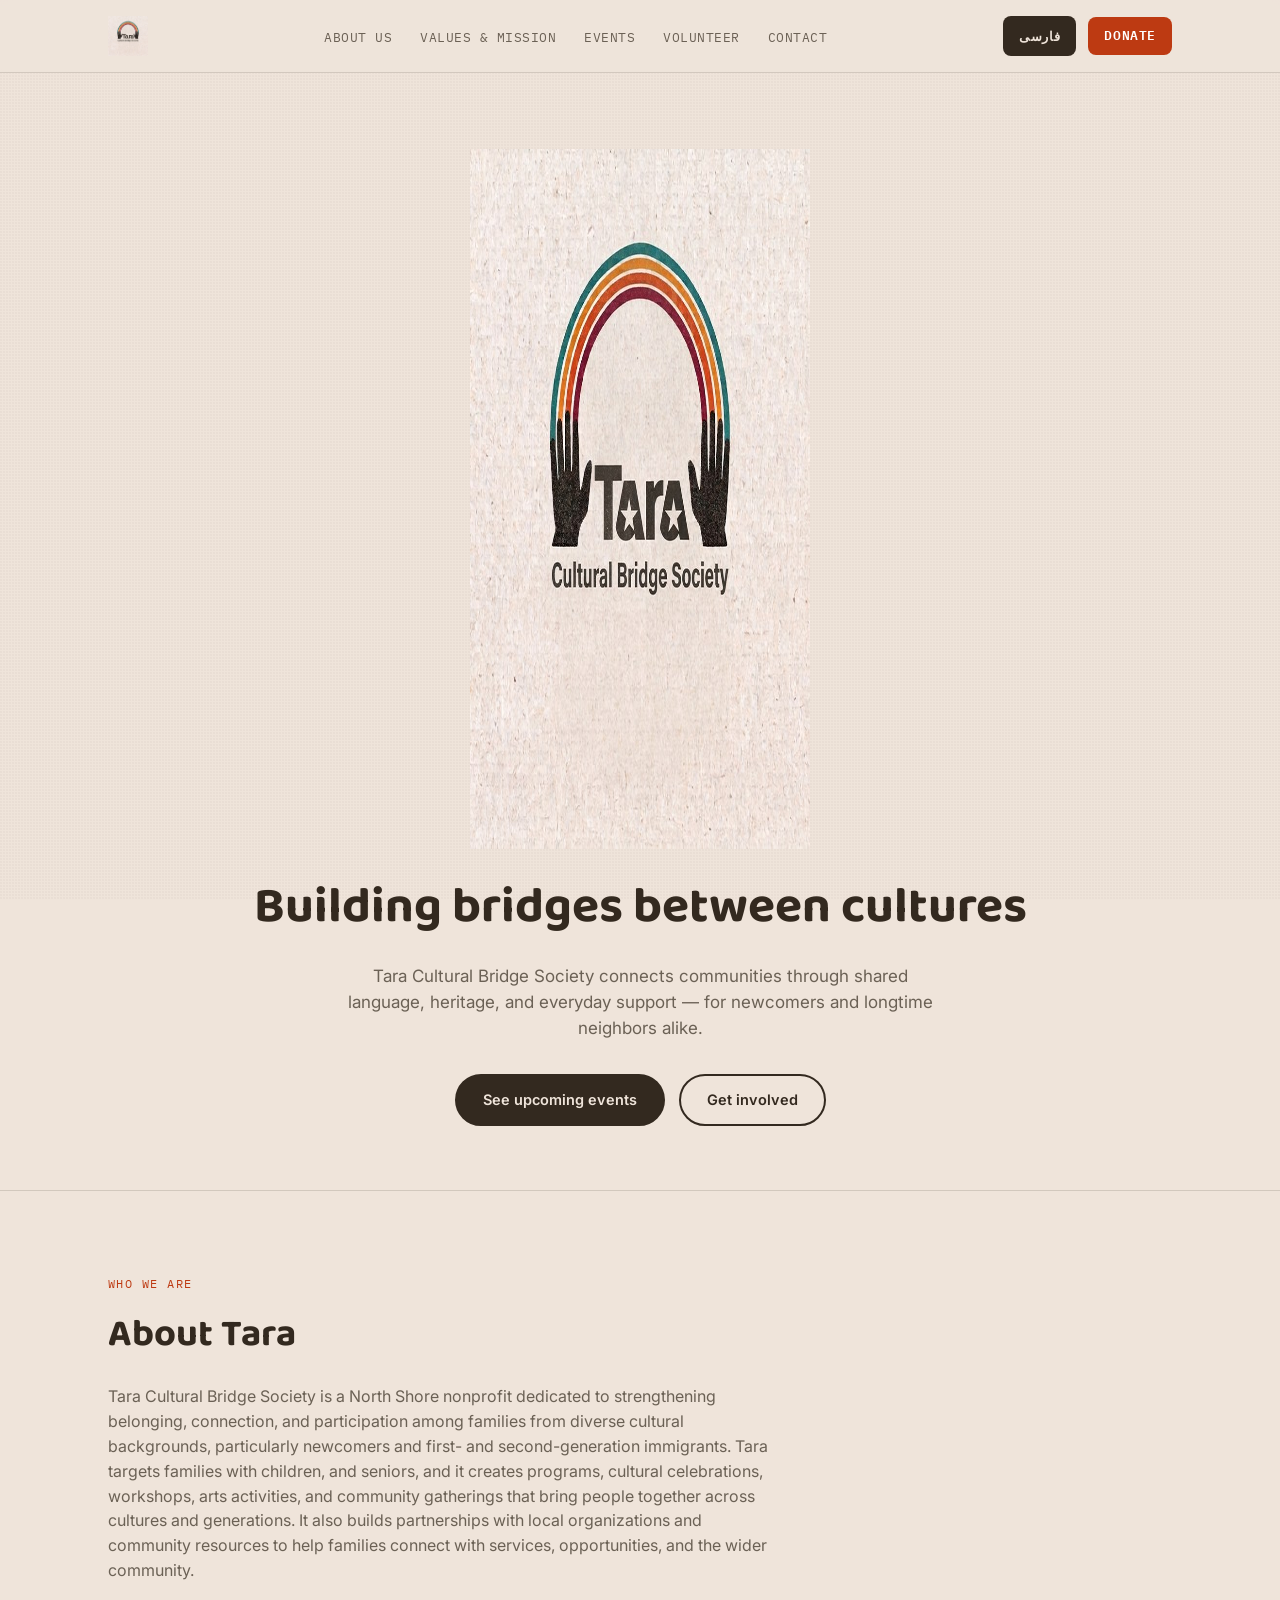
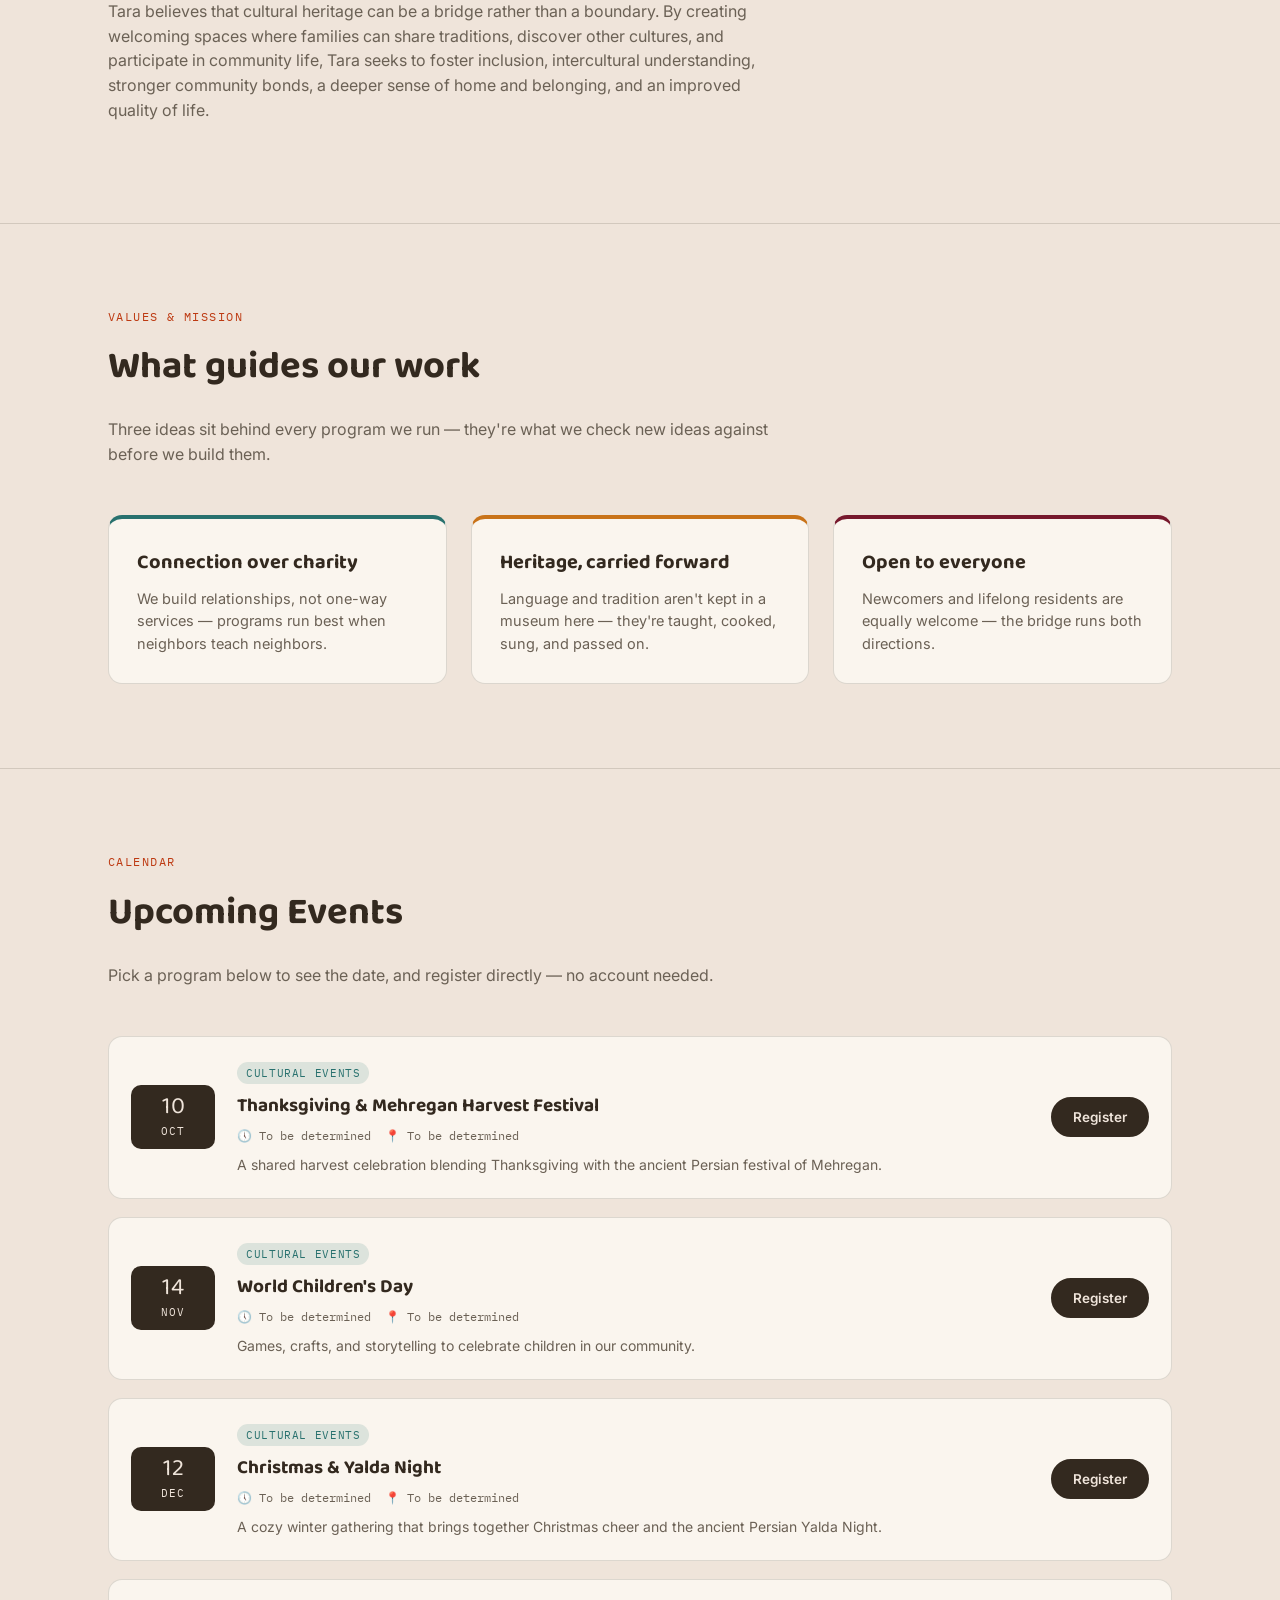
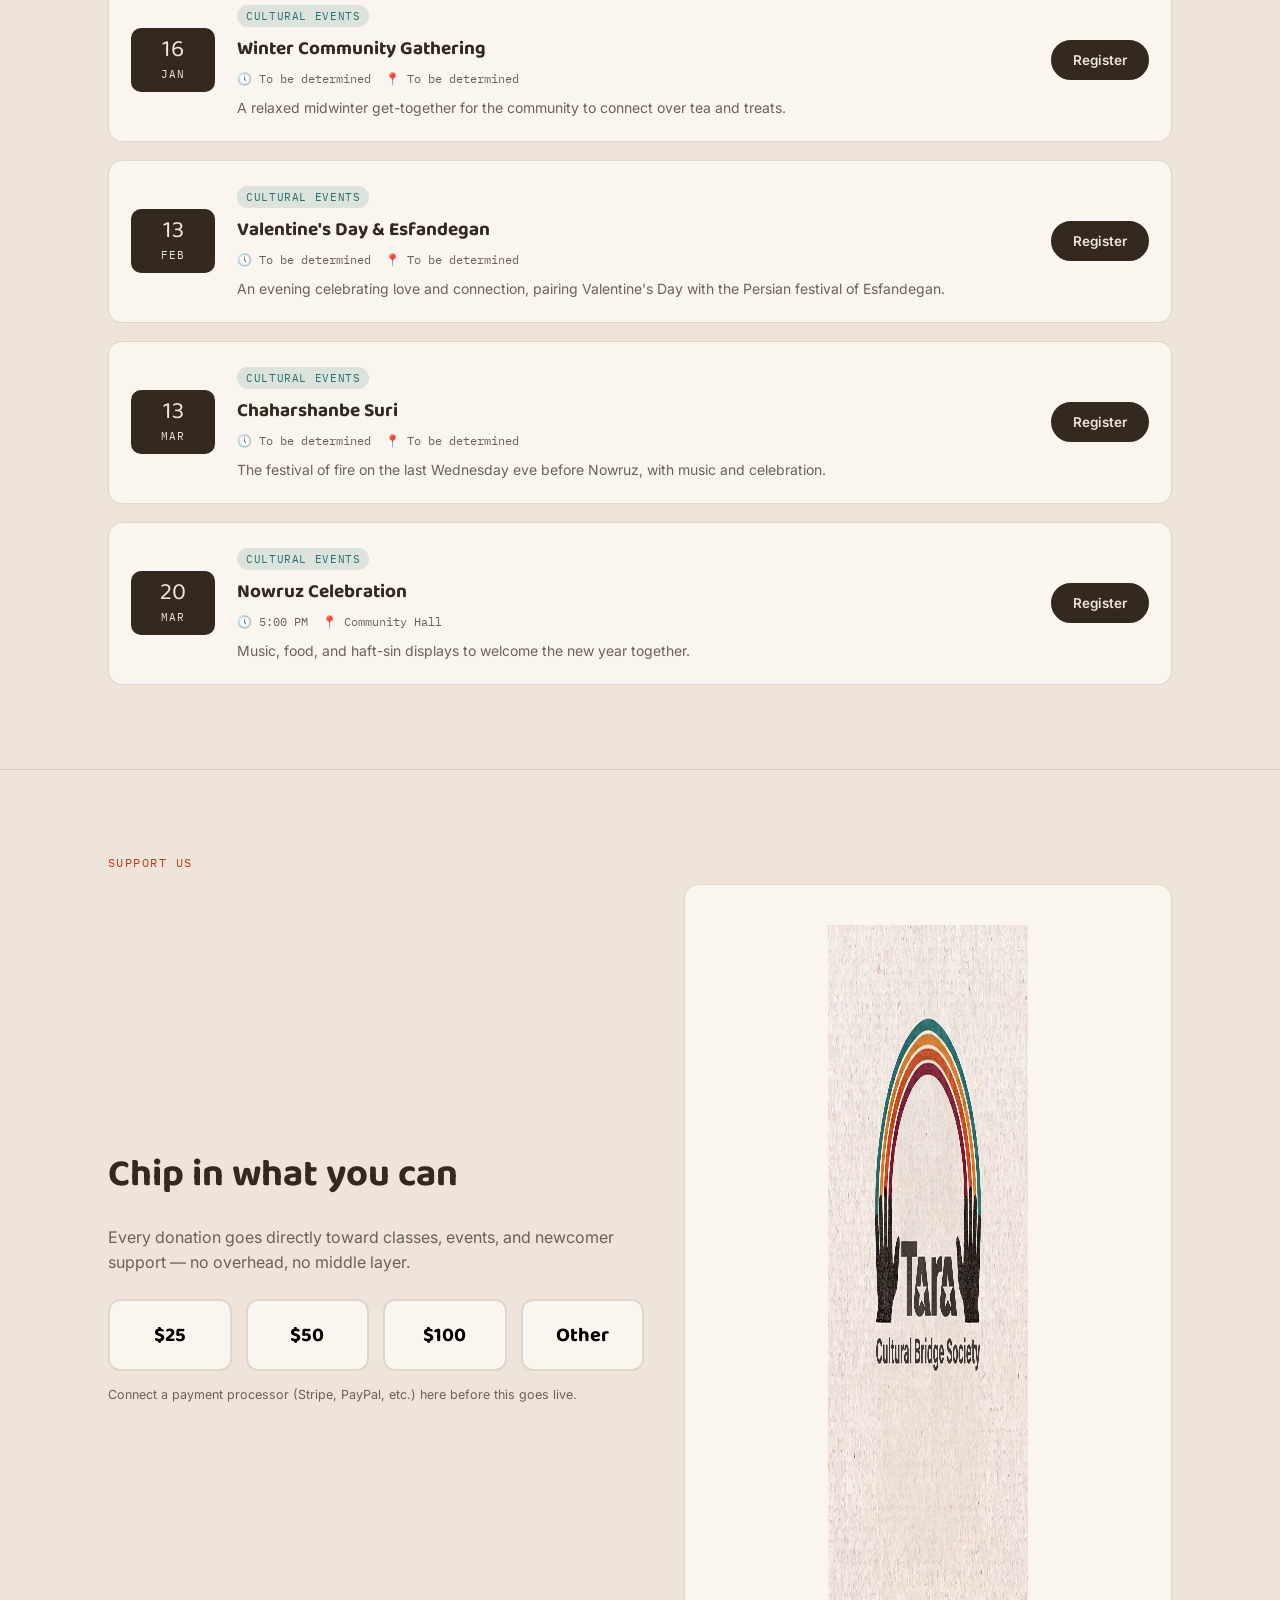
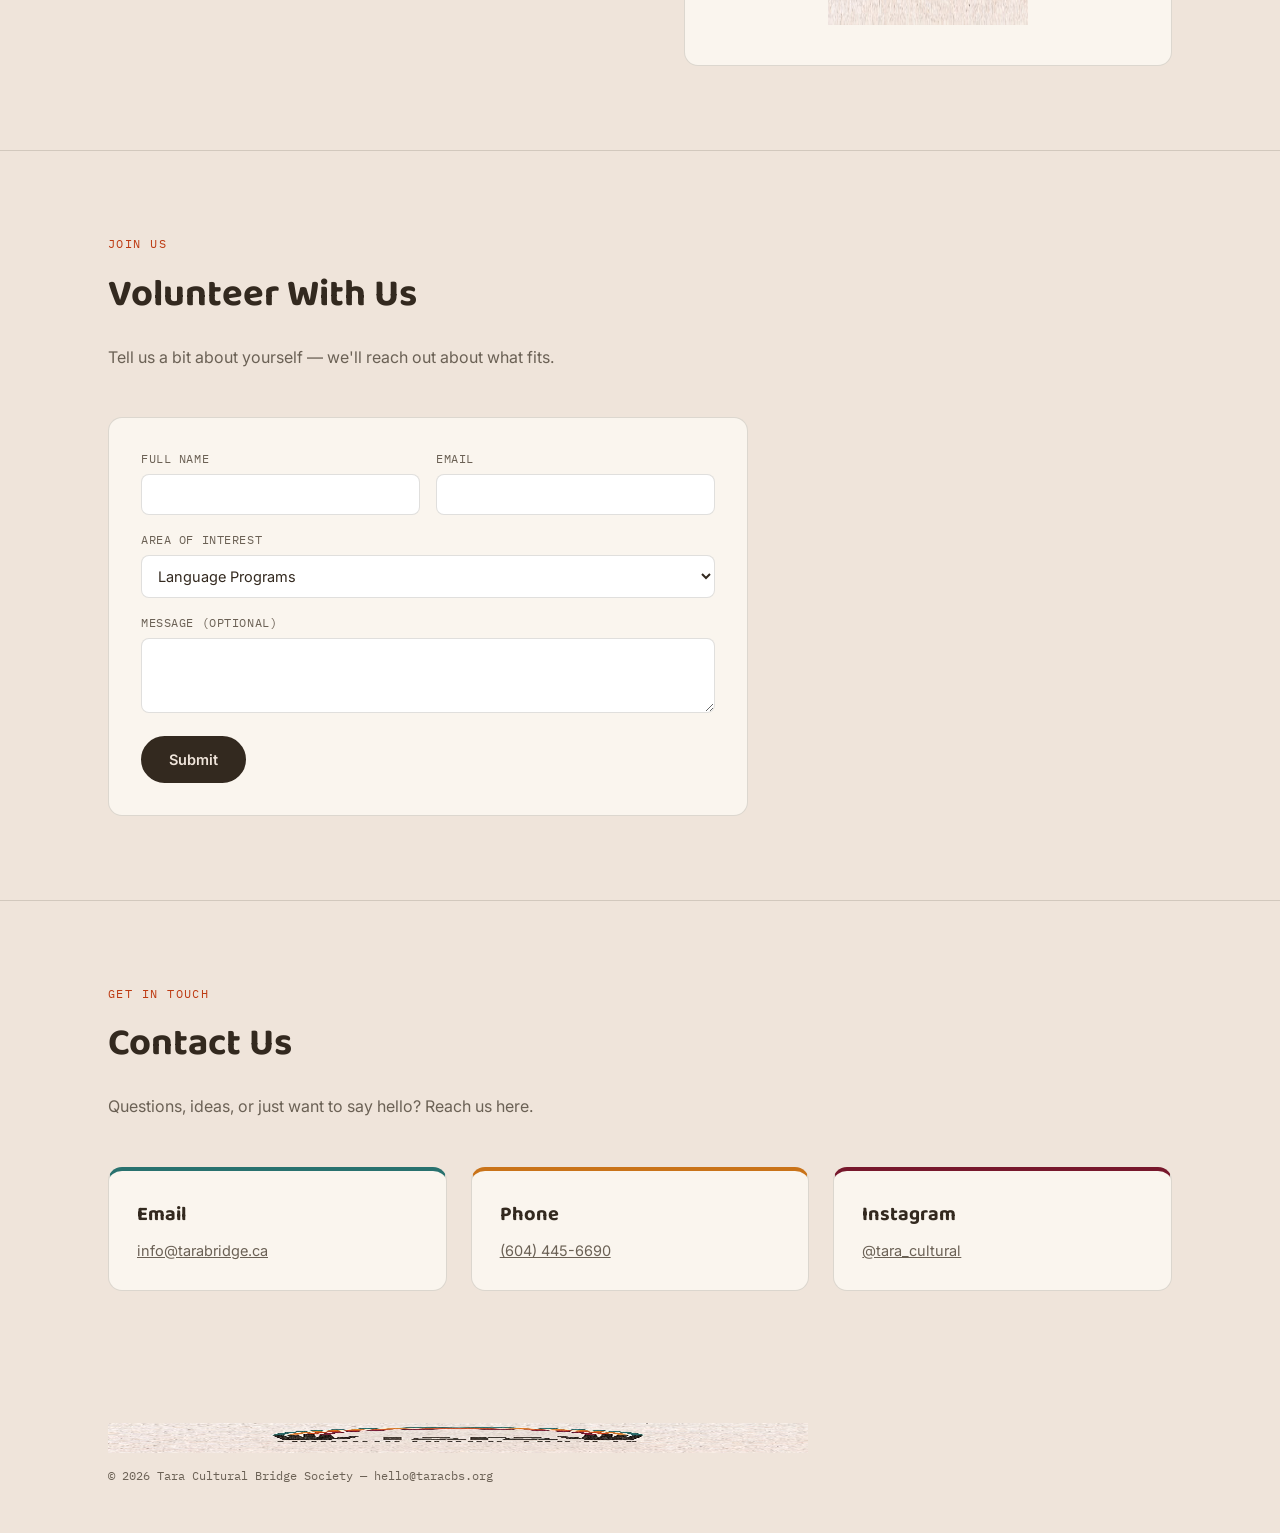
==== commit d5ebaf6c: "SEO/perf: dedupe inline logo, add favicon and structured data The same 700x700 logo was embedded as " ====
--- a/index.html
+++ b/index.html
@@ -5,6 +5,25 @@
 <meta charset="UTF-8">
 <meta name="viewport" content="width=device-width, initial-scale=1.0">
 <title>Tara Cultural Bridge Society</title>
+<meta name="description" content="Tara Cultural Bridge Society is a North Shore nonprofit connecting communities through shared language, heritage, cultural events, and everyday support for newcomers and longtime neighbors alike.">
+<link rel="canonical" href="https://tarabridge.ca/">
+<link rel="icon" type="image/jpeg" href="images/logo.jpg">
+<script type="application/ld+json">
+{
+  "@context": "https://schema.org",
+  "@type": "NGO",
+  "name": "Tara Cultural Bridge Society",
+  "url": "https://tarabridge.ca/",
+  "logo": "https://tarabridge.ca/images/logo.jpg",
+  "description": "Tara Cultural Bridge Society is a North Shore nonprofit connecting communities through shared language, heritage, cultural events, and everyday support for newcomers and longtime neighbors alike.",
+  "email": "info@tarabridge.ca",
+  "sameAs": ["https://www.instagram.com/tara_cultural/"]
+}
+</script>
+<meta property="og:type" content="website">
+<meta property="og:title" content="Tara Cultural Bridge Society">
+<meta property="og:description" content="Building bridges between cultures — cultural events, mentorship, and community support on the North Shore.">
+<meta property="og:url" content="https://tarabridge.ca/">
 <link rel="preconnect" href="https://fonts.googleapis.com">
 <link rel="preconnect" href="https://fonts.gstatic.com" crossorigin>
 <link href="https://fonts.googleapis.com/css2?family=Baloo+2:wght@600;700;800&family=Inter:wght@400;500;600;700&family=Vazirmatn:wght@400;500;600;700&family=IBM+Plex+Mono:wght@500&display=swap" rel="stylesheet">
@@ -230,7 +249,7 @@
 <nav class="nav">
   <div class="wrap nav-row">
     <a href="#top" class="nav-brand">
-      <img src="[data-uri]" alt="Tara Cultural Bridge Society">
+      <img width="700" height="700" src="images/logo.jpg" alt="Tara Cultural Bridge Society">
     </a>
     <ul class="nav-links" id="navLinks">
       <li><a href="#about" data-i18n="nav_about">About Us</a></li>
@@ -249,7 +268,7 @@
 
 <header class="hero" id="top">
   <div class="wrap">
-    <img class="hero-logo" src="[data-uri]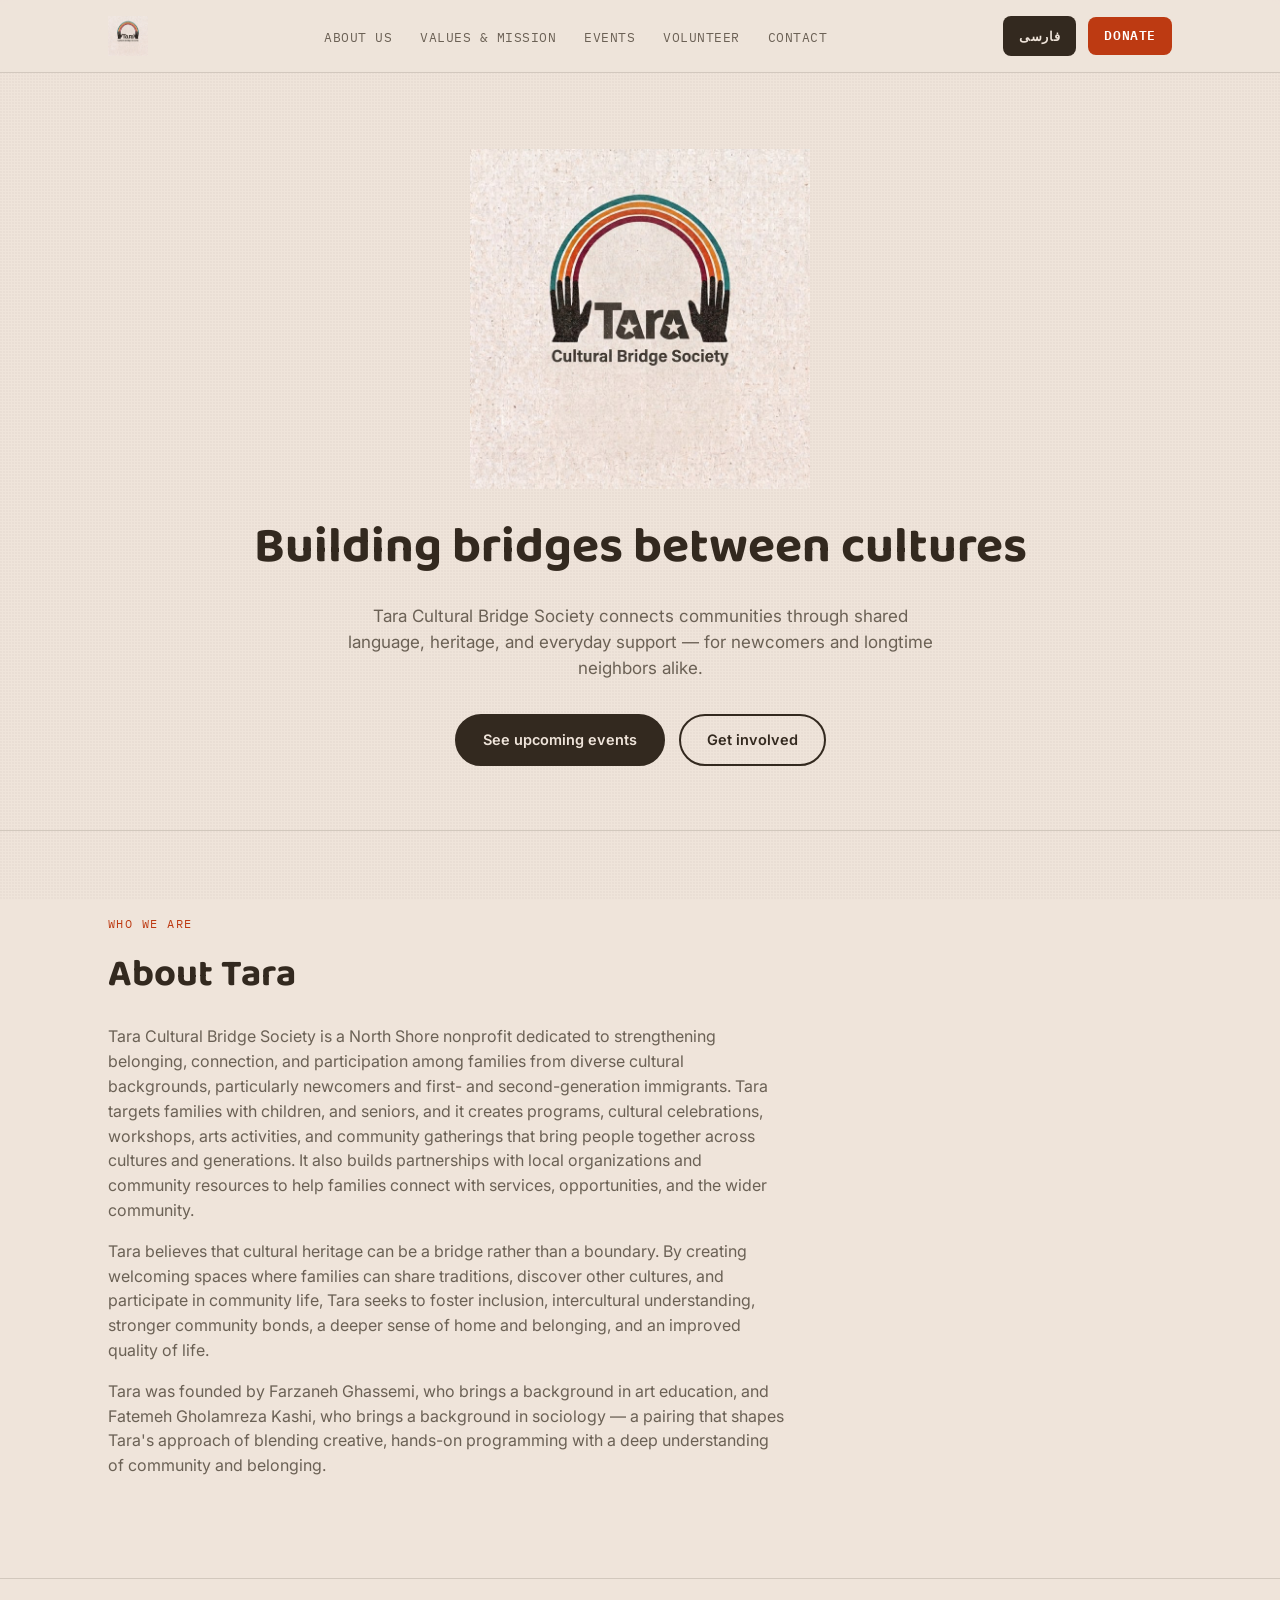
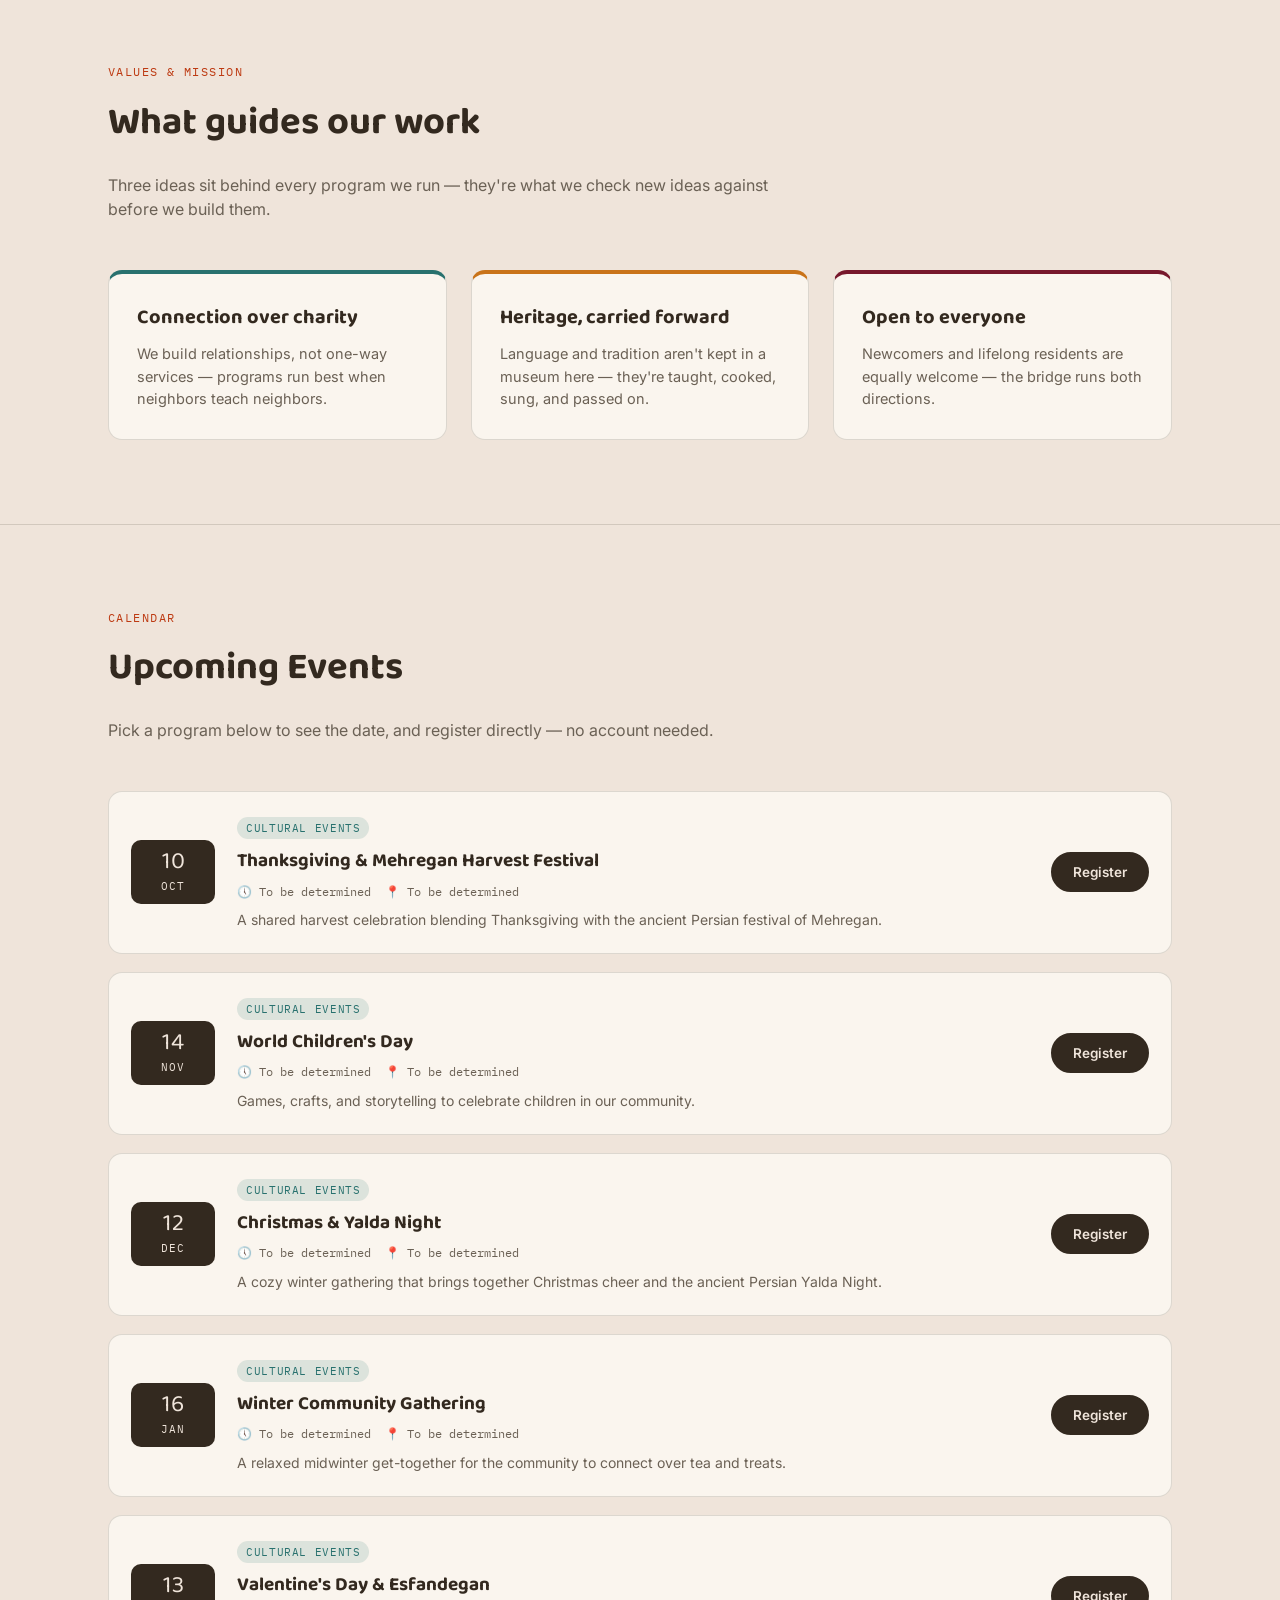
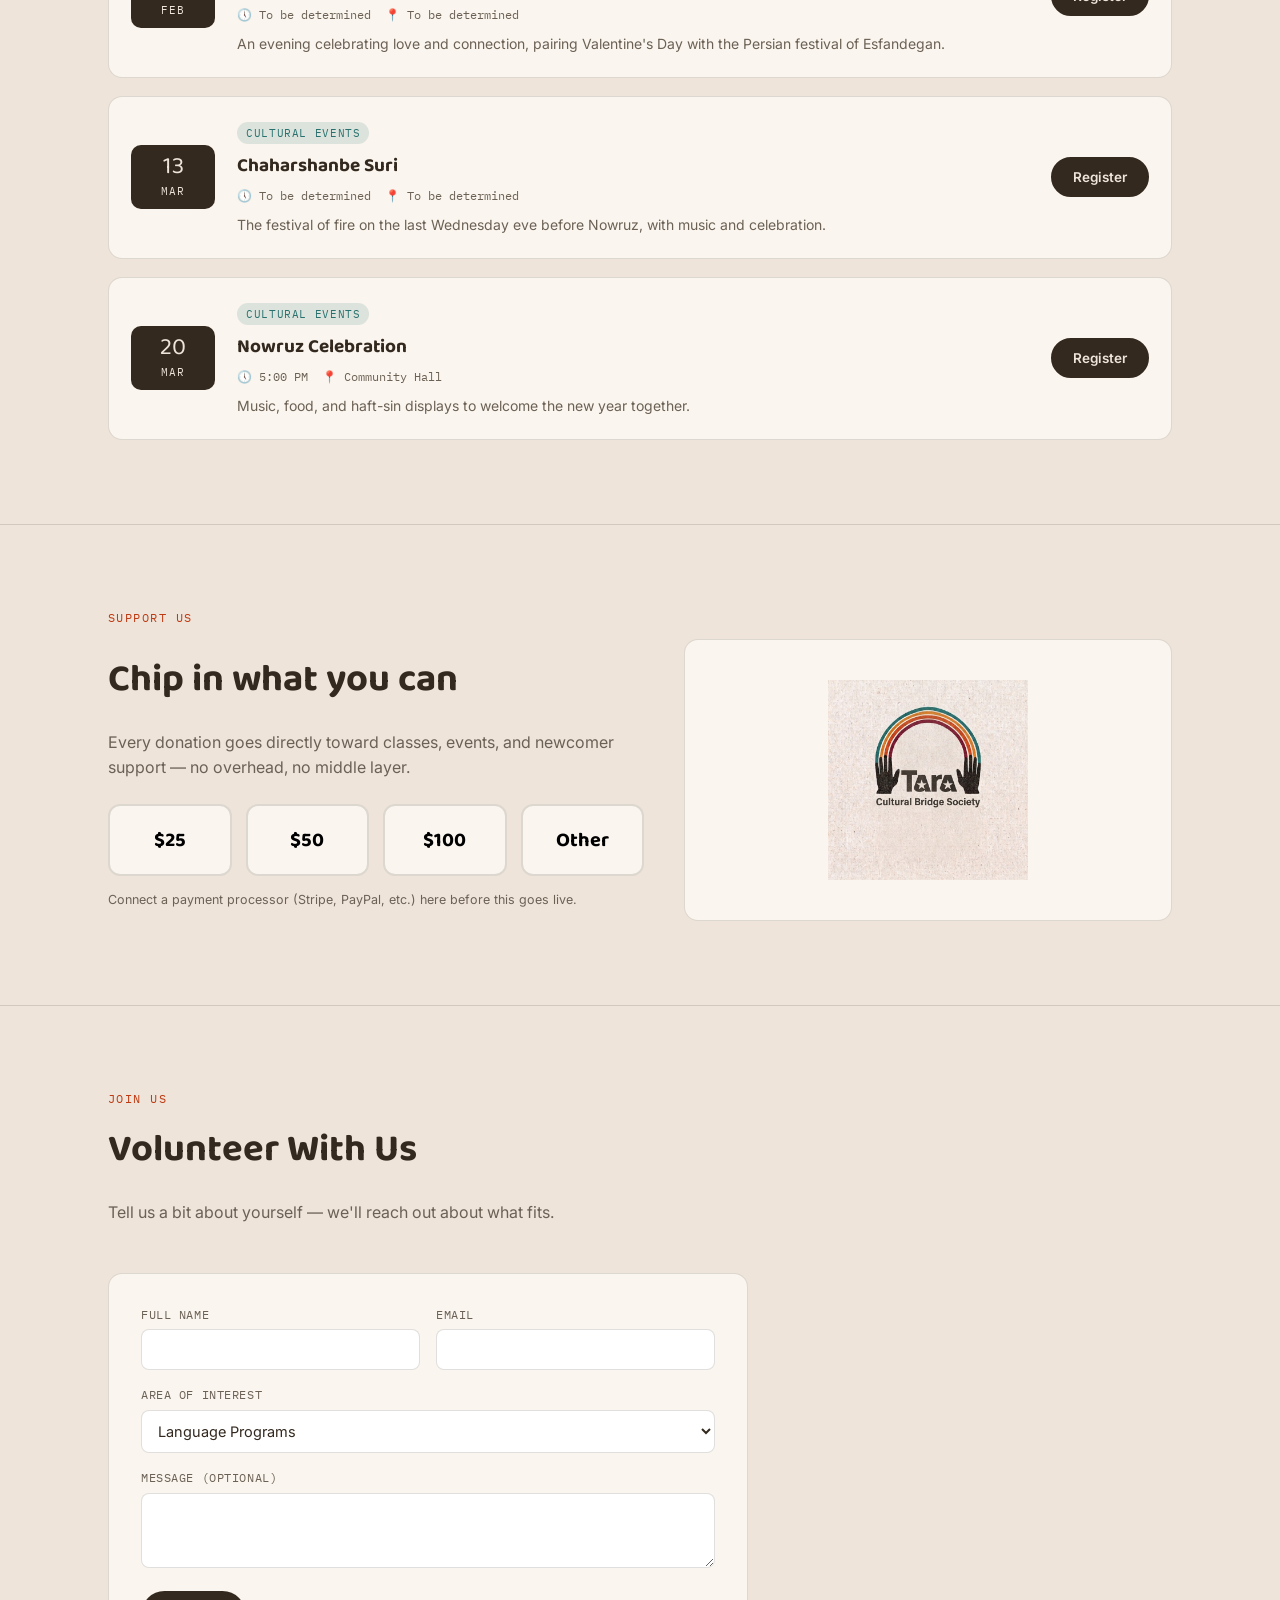
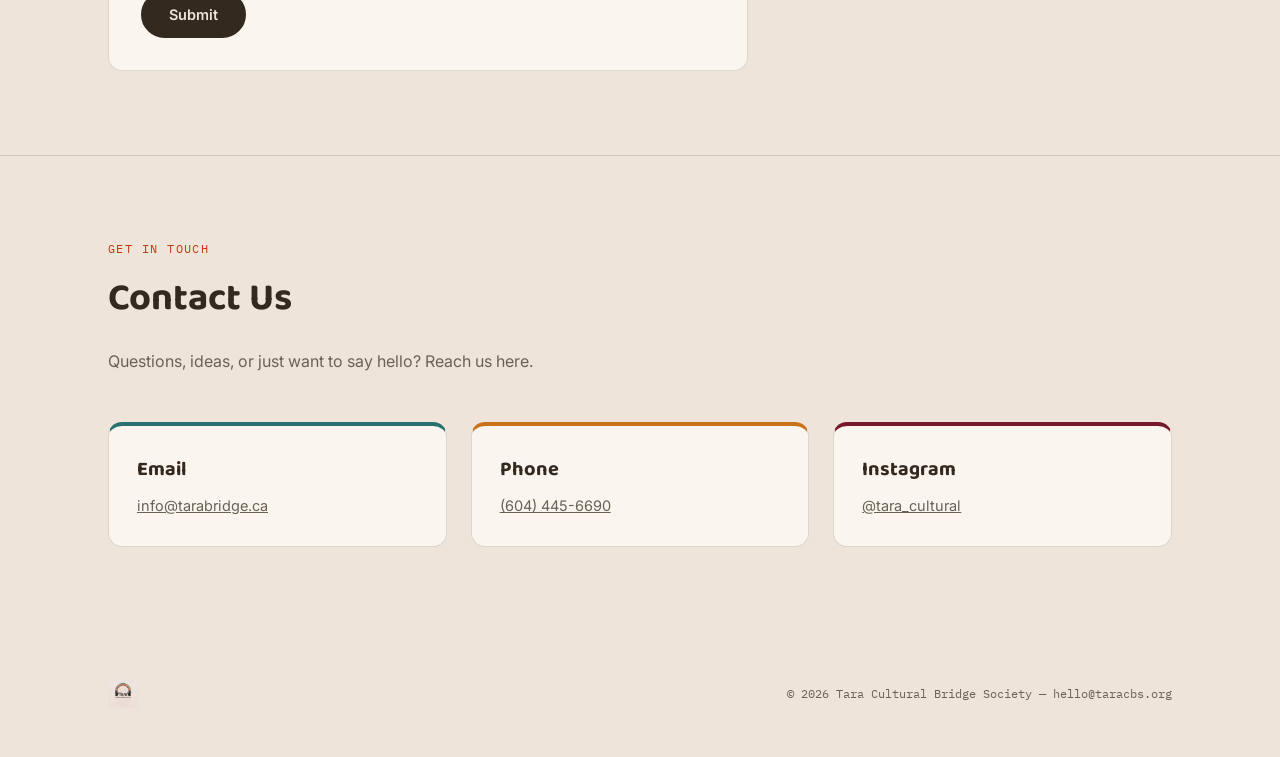
==== commit d551fcbe: "Send volunteer thank-you email; add founders note to About section - api/send-confirmation.php now h" ====
--- a/index.html
+++ b/index.html
@@ -4,9 +4,12 @@
 <head>
 <meta charset="UTF-8">
 <meta name="viewport" content="width=device-width, initial-scale=1.0">
-<title>Tara Cultural Bridge Society</title>
-<meta name="description" content="Tara Cultural Bridge Society is a North Shore nonprofit connecting communities through shared language, heritage, cultural events, and everyday support for newcomers and longtime neighbors alike.">
-<link rel="canonical" href="https://tarabridge.ca/">
+<title id="pageTitle">Tara Cultural Bridge Society</title>
+<meta id="metaDescription" name="description" content="Tara Cultural Bridge Society is a North Shore nonprofit connecting communities through shared language, heritage, cultural events, and everyday support for newcomers and longtime neighbors alike.">
+<link rel="canonical" id="canonicalLink" href="https://tarabridge.ca/">
+<link rel="alternate" hreflang="en" href="https://tarabridge.ca/">
+<link rel="alternate" hreflang="fa" href="https://tarabridge.ca/?lang=fa">
+<link rel="alternate" hreflang="x-default" href="https://tarabridge.ca/">
 <link rel="icon" type="image/jpeg" href="images/logo.jpg">
 <script type="application/ld+json">
 {
@@ -27,222 +30,7 @@
 <link rel="preconnect" href="https://fonts.googleapis.com">
 <link rel="preconnect" href="https://fonts.gstatic.com" crossorigin>
 <link href="https://fonts.googleapis.com/css2?family=Baloo+2:wght@600;700;800&family=Inter:wght@400;500;600;700&family=Vazirmatn:wght@400;500;600;700&family=IBM+Plex+Mono:wght@500&display=swap" rel="stylesheet">
-<style>
-  :root{
-    --teal: #28716E;
-    --orange: #C97319;
-    --terracotta: #BD3A12;
-    --maroon: #77182C;
-    --ink: #33291F;
-    --ink-soft: #6B6155;
-    --paper: #EFE4DA;
-    --paper-raised: #FAF5EE;
-    --line: rgba(51,41,31,0.15);
-    --display: "Baloo 2", sans-serif;
-    --body: "Inter", system-ui, sans-serif;
-    --farsi: "Vazirmatn", sans-serif;
-    --mono: "IBM Plex Mono", ui-monospace, monospace;
-    --radius: 14px;
-  }
-  *{ box-sizing: border-box; }
-  html{ scroll-behavior: smooth; }
-  @media (prefers-reduced-motion: reduce){ html{ scroll-behavior:auto; } }
-  body{
-    margin:0; background: var(--paper); color: var(--ink);
-    font-family: var(--body); line-height:1.55;
-  }
-  html[dir="rtl"] body{ font-family: var(--farsi); }
-  a{ color: inherit; }
-  img{ max-width:100%; display:block; }
-  .wrap{ max-width: 1120px; margin: 0 auto; padding: 0 28px; }
-  button{ font-family: inherit; cursor: pointer; }
-
-  body::before{
-    content:""; position:fixed; inset:0; pointer-events:none; z-index:0; opacity:0.5;
-    background-image: radial-gradient(circle at 1px 1px, rgba(51,41,31,0.05) 1px, transparent 0);
-    background-size: 3px 3px;
-  }
-  section, header, footer{ position:relative; z-index:1; }
-
-  .nav{
-    position: sticky; top:0; z-index: 60;
-    background: rgba(239,228,218,0.94); backdrop-filter: blur(6px);
-    border-bottom: 1px solid var(--line);
-  }
-  .nav-row{ display:flex; align-items:center; justify-content:space-between; height:72px; gap:20px; }
-  .nav-brand{ display:flex; align-items:center; gap:10px; text-decoration:none; }
-  .nav-brand img{ height:40px; width:auto; }
-  .nav-links{ display:flex; gap:4px; list-style:none; margin:0; padding:0; flex-wrap:wrap; }
-  .nav-links a{
-    font-family: var(--mono); font-size:12.5px; letter-spacing:0.04em; text-transform:uppercase;
-    text-decoration:none; color: var(--ink-soft); padding:8px 12px; border-radius:8px;
-    transition: background 0.2s ease, color 0.2s ease;
-  }
-  html[dir="rtl"] .nav-links a{ font-family: var(--farsi); text-transform:none; font-size:14px; }
-  .nav-links a:hover{ background: rgba(51,41,31,0.08); color: var(--ink); }
-  .nav-right{ display:flex; align-items:center; gap:12px; }
-  .lang-btn{
-    font-family: var(--mono); font-size:12.5px; letter-spacing:0.05em;
-    background: var(--ink); color: var(--paper); border:none; padding:9px 16px;
-    border-radius:8px; font-weight:600;
-  }
-  .donate-btn{
-    font-family: var(--mono); font-size:12.5px; letter-spacing:0.05em; text-transform:uppercase;
-    background: var(--terracotta); color:#fff; border:none; padding:9px 16px; border-radius:8px; font-weight:600;
-    text-decoration:none;
-  }
-  html[dir="rtl"] .donate-btn{ font-family: var(--farsi); text-transform:none; font-size:14px; }
-  .nav-toggle{ display:none; background:none; border:1px solid var(--line); border-radius:8px; padding:8px 10px; }
-  @media (max-width: 900px){
-    .nav-links{ display:none; }
-    .nav-toggle{ display:inline-flex; }
-    .nav-links.open{
-      display:flex; flex-direction:column; position:absolute; top:72px; left:0; right:0;
-      background: var(--paper-raised); padding:12px 28px 20px; border-bottom:1px solid var(--line);
-    }
-  }
-
-  .hero{ padding: 76px 0 64px; text-align:center; border-bottom: 1px solid var(--line); }
-  .hero img.hero-logo{ max-width: 340px; margin: 0 auto 20px; }
-  .hero h1{
-    font-family: var(--display); font-weight:700; font-size: clamp(30px,4.6vw,50px);
-    margin: 0 0 16px; color: var(--ink);
-  }
-  html[dir="rtl"] .hero h1{ font-family: var(--farsi); font-weight:700; }
-  .hero p{ max-width: 56ch; margin: 0 auto; color: var(--ink-soft); font-size:17px; }
-  .hero-ctas{ display:flex; gap:14px; justify-content:center; margin-top:32px; flex-wrap:wrap; }
-  .btn{
-    font-weight:600; font-size:14.5px; padding:13px 26px; border-radius:999px; text-decoration:none;
-    display:inline-flex; align-items:center; gap:8px; border: 2px solid var(--ink);
-  }
-  .btn-solid{ background: var(--ink); color: var(--paper); }
-  .btn-outline{ background:transparent; color:var(--ink); }
-
-  section.page-section{ padding: 84px 0; border-bottom: 1px solid var(--line); }
-  .section-eyebrow{
-    font-family: var(--mono); font-size:12px; letter-spacing:0.12em; text-transform:uppercase;
-    color: var(--terracotta); margin-bottom:12px;
-  }
-  html[dir="rtl"] .section-eyebrow{ font-family: var(--farsi); text-transform:none; letter-spacing:0; font-size:14px; font-weight:600; }
-  .section-title{
-    font-family: var(--display); font-weight:700; font-size: clamp(26px,3.4vw,38px);
-    margin: 0 0 20px; color: var(--ink);
-  }
-  html[dir="rtl"] .section-title{ font-family: var(--farsi); }
-  .section-lede{ max-width: 68ch; color: var(--ink-soft); font-size:16px; margin-bottom: 48px; }
-
-  .values-grid{ display:grid; grid-template-columns: repeat(3,1fr); gap:24px; }
-  @media (max-width:800px){ .values-grid{ grid-template-columns:1fr; } }
-  .value-card{
-    background: var(--paper-raised); border:1px solid var(--line); border-radius: var(--radius);
-    padding: 28px; border-top: 4px solid var(--teal);
-  }
-  .value-card:nth-child(2){ border-top-color: var(--orange); }
-  .value-card:nth-child(3){ border-top-color: var(--maroon); }
-  .value-card h3{ font-family: var(--display); font-size:20px; margin:0 0 10px; }
-  html[dir="rtl"] .value-card h3{ font-family: var(--farsi); }
-  .value-card p{ color: var(--ink-soft); font-size:14.5px; margin:0; }
-
-  .programs-grid{ display:grid; grid-template-columns: repeat(2,1fr); gap:22px; }
-  @media (max-width:800px){ .programs-grid{ grid-template-columns:1fr; } }
-  .program-card{
-    background: var(--paper-raised); border:1px solid var(--line); border-radius: var(--radius);
-    padding: 26px; display:flex; gap:18px;
-  }
-  .program-icon{
-    width:48px; height:48px; border-radius:50%; flex:none;
-    display:flex; align-items:center; justify-content:center;
-    font-size:22px; background: var(--paper);
-  }
-  .program-card h3{ font-family: var(--display); font-size:18px; margin:0 0 8px; }
-  html[dir="rtl"] .program-card h3{ font-family: var(--farsi); }
-  .program-card p{ color: var(--ink-soft); font-size:14px; margin:0; }
-
-  .events-list{ display:flex; flex-direction:column; gap:18px; }
-  .event-card{
-    background: var(--paper-raised); border:1px solid var(--line); border-radius: var(--radius);
-    padding: 22px; display:grid; grid-template-columns: 84px 1fr auto; gap:22px; align-items:center;
-  }
-  @media (max-width:720px){ .event-card{ grid-template-columns: 64px 1fr; } .event-card .event-action{ grid-column:1/-1; } }
-  .event-date{
-    background: var(--ink); color: var(--paper); border-radius:10px; text-align:center; padding:10px 6px;
-  }
-  .event-date .day{ font-family: var(--display); font-size:24px; line-height:1; display:block; }
-  .event-date .mon{ font-family: var(--mono); font-size:10.5px; letter-spacing:0.08em; text-transform:uppercase; display:block; margin-top:4px; }
-  .event-info h3{ font-family: var(--display); font-size:19px; margin:0 0 6px; }
-  html[dir="rtl"] .event-info h3{ font-family: var(--farsi); }
-  .event-meta{ font-family: var(--mono); font-size:12px; color: var(--ink-soft); display:flex; gap:14px; flex-wrap:wrap; margin-bottom:8px; }
-  html[dir="rtl"] .event-meta{ font-family: var(--farsi); font-size:13.5px; }
-  .event-desc{ color: var(--ink-soft); font-size:14px; margin:0; }
-  .event-tag{
-    display:inline-block; font-family: var(--mono); font-size:10.5px; letter-spacing:0.06em; text-transform:uppercase;
-    background: rgba(40,113,110,0.14); color: var(--teal); padding:3px 9px; border-radius:999px; margin-bottom:8px;
-  }
-  .spots{ font-family: var(--mono); font-size:11.5px; color: var(--ink-soft); margin-top:6px; }
-  .spots.full{ color: var(--maroon); font-weight:600; }
-  .btn-register{
-    font-weight:600; font-size:13.5px; padding:10px 20px; border-radius:999px; border:2px solid var(--ink);
-    background: var(--ink); color:var(--paper); white-space:nowrap;
-  }
-  .btn-register:disabled{ background:transparent; color: var(--ink-soft); border-color: var(--line); cursor:not-allowed; }
-
-  .reg-form{
-    margin-top:16px; padding-top:16px; border-top:1px dashed var(--line);
-    display:none; grid-template-columns: 1fr 1fr; gap:12px;
-  }
-  .reg-form.open{ display:grid; }
-  .reg-form input, .reg-form textarea{
-    grid-column: span 1; font-family:inherit; font-size:14px; padding:10px 12px;
-    border:1px solid var(--line); border-radius:8px; background:#fff; color: var(--ink); width:100%;
-  }
-  .reg-form textarea{ grid-column: 1/-1; resize:vertical; min-height:60px; }
-  .reg-form .reg-submit{ grid-column: 1/-1; justify-self:start; }
-  .reg-msg{ grid-column:1/-1; font-size:13px; font-family: var(--mono); }
-  .reg-msg.ok{ color: var(--teal); }
-  .reg-msg.err{ color: var(--maroon); }
-
-  .donate-grid{ display:grid; grid-template-columns: 1.1fr 1fr; gap:40px; align-items:center; }
-  @media (max-width:800px){ .donate-grid{ grid-template-columns:1fr; } }
-  .donate-tiers{ display:flex; gap:14px; flex-wrap:wrap; margin-top:24px; }
-  .tier-btn{
-    flex:1; min-width:110px; background: var(--paper-raised); border:2px solid var(--line); border-radius:12px;
-    padding:18px 10px; text-align:center; font-family: var(--display); font-size:20px; font-weight:700;
-  }
-  .tier-btn:hover{ border-color: var(--terracotta); }
-  html[dir="rtl"] .tier-btn{ font-family: var(--farsi); }
-  .donate-note{ font-size:12.5px; color: var(--ink-soft); margin-top:14px; }
-  .donate-art{
-    background: var(--paper-raised); border:1px solid var(--line); border-radius: var(--radius);
-    padding: 40px; text-align:center;
-  }
-
-  .volunteer-form{
-    display:grid; grid-template-columns: 1fr 1fr; gap:16px; max-width: 640px;
-    background: var(--paper-raised); border:1px solid var(--line); border-radius: var(--radius); padding: 32px;
-  }
-  .volunteer-form label{ font-family: var(--mono); font-size:11.5px; letter-spacing:0.05em; text-transform:uppercase; color: var(--ink-soft); display:block; margin-bottom:6px; }
-  html[dir="rtl"] .volunteer-form label{ font-family: var(--farsi); text-transform:none; font-size:13px; }
-  .volunteer-form input, .volunteer-form select, .volunteer-form textarea{
-    width:100%; font-family:inherit; font-size:14.5px; padding:11px 12px; border:1px solid var(--line);
-    border-radius:8px; background:#fff; color: var(--ink);
-  }
-  .volunteer-form .full{ grid-column: 1/-1; }
-  @media (max-width:600px){ .volunteer-form{ grid-template-columns:1fr; } }
-
-  .about-grid{ display:grid; grid-template-columns: 1fr 1fr; gap:48px; align-items:start; }
-  @media (max-width:800px){ .about-grid{ grid-template-columns:1fr; } }
-  .about-grid p{ color: var(--ink-soft); font-size:16px; margin: 0 0 16px; }
-  .stat-row{ display:flex; gap:28px; margin-top: 24px; flex-wrap:wrap; }
-  .stat b{ font-family: var(--display); font-size: 30px; display:block; color: var(--terracotta); }
-  .stat span{ font-family: var(--mono); font-size:11px; color: var(--ink-soft); text-transform:uppercase; letter-spacing:0.05em; }
-  html[dir="rtl"] .stat span{ font-family: var(--farsi); text-transform:none; font-size:12.5px; }
-
-  footer{ padding: 48px 0; }
-  .footer-row{ display:flex; justify-content:space-between; align-items:center; flex-wrap:wrap; gap:14px; }
-  .footer-row img{ height:30px; }
-  .footer-meta{ font-family: var(--mono); font-size:11.5px; color: var(--ink-soft); }
-  html[dir="rtl"] .footer-meta{ font-family: var(--farsi); font-size:13px; }
-</style>
+<link rel="stylesheet" href="styles.css">
 </head>
 <body>
 
@@ -286,6 +74,7 @@
         <h2 class="section-title" data-i18n="about_title">About Tara</h2>
         <p data-i18n="about_p1">Tara Cultural Bridge Society is a North Shore nonprofit dedicated to strengthening belonging, connection, and participation among families from diverse cultural backgrounds, particularly newcomers and first- and second-generation immigrants. Tara targets families with children, and seniors, and it creates programs, cultural celebrations, workshops, arts activities, and community gatherings that bring people together across cultures and generations. It also builds partnerships with local organizations and community resources to help families connect with services, opportunities, and the wider community.</p>
         <p data-i18n="about_p2">Tara believes that cultural heritage can be a bridge rather than a boundary. By creating welcoming spaces where families can share traditions, discover other cultures, and participate in community life, Tara seeks to foster inclusion, intercultural understanding, stronger community bonds, a deeper sense of home and belonging, and an improved quality of life.</p>
+        <p data-i18n="about_founders">Tara was founded by Farzaneh Ghassemi, who brings a background in art education, and Fatemeh Gholamreza Kashi, who brings a background in sociology — a pairing that shapes Tara's approach of blending creative, hands-on programming with a deep understanding of community and belonging.</p>
       </div>
     </div>
   </div>
@@ -437,6 +226,8 @@
 
 const TRANSLATIONS = {
   en: {
+    meta_title:"Tara Cultural Bridge Society",
+    meta_description:"Tara Cultural Bridge Society is a North Shore nonprofit connecting communities through shared language, heritage, cultural events, and everyday support for newcomers and longtime neighbors alike.",
     nav_about:"About Us", nav_mission:"Values & Mission", nav_events:"Events",
     nav_volunteer:"Volunteer", nav_donate:"Donate", nav_contact:"Contact",
     hero_title:"Building bridges between cultures",
@@ -445,6 +236,7 @@
     about_eyebrow:"Who We Are", about_title:"About Tara",
     about_p1:"Tara Cultural Bridge Society is a North Shore nonprofit dedicated to strengthening belonging, connection, and participation among families from diverse cultural backgrounds, particularly newcomers and first- and second-generation immigrants. Tara targets families with children, and seniors, and it creates programs, cultural celebrations, workshops, arts activities, and community gatherings that bring people together across cultures and generations. It also builds partnerships with local organizations and community resources to help families connect with services, opportunities, and the wider community.",
     about_p2:"Tara believes that cultural heritage can be a bridge rather than a boundary. By creating welcoming spaces where families can share traditions, discover other cultures, and participate in community life, Tara seeks to foster inclusion, intercultural understanding, stronger community bonds, a deeper sense of home and belonging, and an improved quality of life.",
+    about_founders:"Tara was founded by Farzaneh Ghassemi, who brings a background in art education, and Fatemeh Gholamreza Kashi, who brings a background in sociology — a pairing that shapes Tara's approach of blending creative, hands-on programming with a deep understanding of community and belonging.",
     stat_years:"Years Active", stat_events:"Events / Year", stat_members:"Community Members",
     mission_eyebrow:"Values & Mission", mission_title:"What guides our work",
     mission_lede:"Three ideas sit behind every program we run — they're what we check new ideas against before we build them.",
@@ -473,6 +265,8 @@
     lang_toggle_label:"فارسی"
   },
   fa: {
+    meta_title:"انجمن پل فرهنگی تارا",
+    meta_description:"انجمن پل فرهنگی تارا یک سازمان غیرانتفاعی در نورث‌شور است که جوامع را از طریق زبان مشترک، میراث فرهنگی، رویدادهای فرهنگی و حمایت روزمره برای تازه‌واردان و همسایگان قدیمی به هم پیوند می‌دهد.",
     nav_about:"درباره ما", nav_mission:"ارزش‌ها و مأموریت", nav_events:"رویدادها",
     nav_volunteer:"داوطلب شوید", nav_donate:"کمک مالی", nav_contact:"تماس با ما",
     hero_title:"ساختن پل میان فرهنگ‌ها",
@@ -481,6 +275,7 @@
     about_eyebrow:"ما که هستیم", about_title:"درباره تارا",
     about_p1:"انجمن پل فرهنگی تارا یک سازمان غیرانتفاعی در نورث‌شور است که به تقویت حس تعلق، پیوند و مشارکت خانواده‌هایی با پیشینه‌های فرهنگی گوناگون اختصاص دارد، به‌ویژه تازه‌واردان و مهاجران نسل اول و دوم. تارا خانواده‌های دارای فرزند و سالمندان را هدف قرار می‌دهد و برنامه‌ها، جشن‌های فرهنگی، کارگاه‌ها، فعالیت‌های هنری و گردهمایی‌های اجتماعی برگزار می‌کند که مردم را از فرهنگ‌ها و نسل‌های مختلف گرد هم می‌آورد. این انجمن همچنین با سازمان‌ها و منابع محلی همکاری می‌کند تا خانواده‌ها را به خدمات، فرصت‌ها و جامعه گسترده‌تر متصل کند.",
     about_p2:"تارا باور دارد که میراث فرهنگی می‌تواند پلی باشد، نه مرزی. با ایجاد فضاهایی گرم که در آن خانواده‌ها می‌توانند سنت‌های خود را به اشتراک بگذارند، با فرهنگ‌های دیگر آشنا شوند و در زندگی اجتماعی مشارکت کنند، تارا در پی تقویت همبستگی، درک بین‌فرهنگی، پیوندهای اجتماعی قوی‌تر، حس عمیق‌تری از خانه و تعلق، و بهبود کیفیت زندگی است.",
+    about_founders:"تارا توسط فرزانه قاسمی، با پیشینه‌ای در آموزش هنر، و فاطمه غلامرضا کاشی، با پیشینه‌ای در جامعه‌شناسی، بنیان‌گذاری شده است — ترکیبی که رویکرد تارا در پیوند دادن برنامه‌های خلاقانه و عملی با درکی عمیق از جامعه و تعلق را شکل می‌دهد.",
     stat_years:"سال فعالیت", stat_events:"رویداد در سال", stat_members:"عضو جامعه",
     mission_eyebrow:"ارزش‌ها و مأموریت", mission_title:"آنچه کار ما را هدایت می‌کند",
     mission_lede:"سه ایده پشت هر برنامه‌ای که اجرا می‌کنیم قرار دارد — معیار ما پیش از ساختن هر ایده تازه.",
@@ -612,7 +407,7 @@
       <div class="event-date"><span class="day">${dateParts.day}</span><span class="mon">${dateParts.mon}</span></div>
       <div class="event-info">
         <div class="event-tag">${ev.program}</div>
-        <h3><a href="events/${ev.id}.html" style="color:inherit;text-decoration:none;">${currentLang==="fa" ? ev.title_fa : ev.title_en}</a></h3>
+        <h3><a href="events/${ev.id}.html${currentLang==="fa" ? "?lang=fa" : ""}" style="color:inherit;text-decoration:none;">${currentLang==="fa" ? ev.title_fa : ev.title_en}</a></h3>
         <div class="event-meta"><span>🕔 ${currentLang==="fa" && ev.time_fa ? ev.time_fa : ev.time}</span><span>📍 ${currentLang==="fa" ? ev.loc_fa : ev.loc_en}</span></div>
         <p class="event-desc">${currentLang==="fa" ? ev.desc_fa : ev.desc_en}</p>
         <form class="reg-form" data-event="${ev.id}">
@@ -713,18 +508,30 @@
   document.head.appendChild(script);
 }
 
-function setLanguage(lang){
+function setLanguage(lang, updateUrl){
   currentLang = lang;
   const html = document.getElementById("htmlRoot");
   html.setAttribute("lang", lang);
   html.setAttribute("dir", lang === "fa" ? "rtl" : "ltr");
   document.getElementById("langBtn").textContent = t("lang_toggle_label");
+  document.getElementById("pageTitle").textContent = t("meta_title");
+  document.getElementById("metaDescription").setAttribute("content", t("meta_description"));
+  document.getElementById("canonicalLink").setAttribute(
+    "href",
+    lang === "fa" ? "https://tarabridge.ca/?lang=fa" : "https://tarabridge.ca/"
+  );
+  if(updateUrl){
+    const url = new URL(location.href);
+    if(lang === "fa"){ url.searchParams.set("lang", "fa"); }
+    else{ url.searchParams.delete("lang"); }
+    history.replaceState(null, "", url);
+  }
   applyStaticTranslations();
   renderEvents();
 }
 
 document.getElementById("langBtn").addEventListener("click", function(){
-  setLanguage(currentLang === "en" ? "fa" : "en");
+  setLanguage(currentLang === "en" ? "fa" : "en", true);
 });
 document.getElementById("navToggle").addEventListener("click", function(){
   document.getElementById("navLinks").classList.toggle("open");
@@ -738,6 +545,7 @@
   const msgEl = document.getElementById("volMsg");
   try{
     await sendToSheet({ type: "volunteer", name, email, interest, message });
+    sendConfirmationEmail({ type: "volunteer", to: email, name, lang: currentLang });
     msgEl.textContent = t("reg_success");
     msgEl.className = "reg-msg ok";
     e.target.reset();
@@ -747,7 +555,8 @@
   }
 });
 
-setLanguage("en");
+const initialLang = new URLSearchParams(location.search).get("lang") === "fa" ? "fa" : "en";
+setLanguage(initialLang, false);
 loadEvents().then(renderEvents);
 </script>
 </body>
--- a/styles.css
+++ b/styles.css
@@ -0,0 +1,226 @@
+:root{
+    --teal: #28716E;
+    --orange: #C97319;
+    --terracotta: #BD3A12;
+    --maroon: #77182C;
+    --ink: #33291F;
+    --ink-soft: #6B6155;
+    --paper: #EFE4DA;
+    --paper-raised: #FAF5EE;
+    --line: rgba(51,41,31,0.15);
+    --display: "Baloo 2", sans-serif;
+    --body: "Inter", system-ui, sans-serif;
+    --farsi: "Vazirmatn", sans-serif;
+    --mono: "IBM Plex Mono", ui-monospace, monospace;
+    --radius: 14px;
+  }
+  *{ box-sizing: border-box; }
+  html{ scroll-behavior: smooth; }
+  @media (prefers-reduced-motion: reduce){ html{ scroll-behavior:auto; } }
+  body{
+    margin:0; background: var(--paper); color: var(--ink);
+    font-family: var(--body); line-height:1.55;
+  }
+  html[dir="rtl"] body{ font-family: var(--farsi); }
+  a{ color: inherit; }
+  img{ max-width:100%; display:block; height:auto; }
+  .wrap{ max-width: 1120px; margin: 0 auto; padding: 0 28px; }
+  button{ font-family: inherit; cursor: pointer; }
+
+  body::before{
+    content:""; position:fixed; inset:0; pointer-events:none; z-index:0; opacity:0.5;
+    background-image: radial-gradient(circle at 1px 1px, rgba(51,41,31,0.05) 1px, transparent 0);
+    background-size: 3px 3px;
+  }
+  section, header, footer{ position:relative; z-index:1; }
+
+  .nav{
+    position: sticky; top:0; z-index: 60;
+    background: rgba(239,228,218,0.94); backdrop-filter: blur(6px);
+    border-bottom: 1px solid var(--line);
+  }
+  .nav-row{ display:flex; align-items:center; justify-content:space-between; height:72px; gap:20px; }
+  .nav-brand{ display:flex; align-items:center; gap:10px; text-decoration:none; }
+  .nav-brand img{ height:40px; width:auto; }
+  .nav-links{ display:flex; gap:4px; list-style:none; margin:0; padding:0; flex-wrap:wrap; }
+  .nav-links a{
+    font-family: var(--mono); font-size:12.5px; letter-spacing:0.04em; text-transform:uppercase;
+    text-decoration:none; color: var(--ink-soft); padding:8px 12px; border-radius:8px;
+    transition: background 0.2s ease, color 0.2s ease;
+  }
+  html[dir="rtl"] .nav-links a{ font-family: var(--farsi); text-transform:none; font-size:14px; }
+  .nav-links a:hover{ background: rgba(51,41,31,0.08); color: var(--ink); }
+  .nav-right{ display:flex; align-items:center; gap:12px; }
+  .lang-btn{
+    font-family: var(--mono); font-size:12.5px; letter-spacing:0.05em;
+    background: var(--ink); color: var(--paper); border:none; padding:9px 16px;
+    border-radius:8px; font-weight:600;
+  }
+  .donate-btn{
+    font-family: var(--mono); font-size:12.5px; letter-spacing:0.05em; text-transform:uppercase;
+    background: var(--terracotta); color:#fff; border:none; padding:9px 16px; border-radius:8px; font-weight:600;
+    text-decoration:none;
+  }
+  html[dir="rtl"] .donate-btn{ font-family: var(--farsi); text-transform:none; font-size:14px; }
+  .nav-toggle{ display:none; background:none; border:1px solid var(--line); border-radius:8px; padding:8px 10px; }
+  @media (max-width: 900px){
+    .nav-links{ display:none; }
+    .nav-toggle{ display:inline-flex; }
+    .nav-links.open{
+      display:flex; flex-direction:column; position:absolute; top:72px; left:0; right:0;
+      background: var(--paper-raised); padding:12px 28px 20px; border-bottom:1px solid var(--line);
+    }
+  }
+
+  .hero{ padding: 76px 0 64px; text-align:center; border-bottom: 1px solid var(--line); }
+  .hero img.hero-logo{ max-width: 340px; margin: 0 auto 20px; }
+  .hero h1{
+    font-family: var(--display); font-weight:700; font-size: clamp(30px,4.6vw,50px);
+    margin: 0 0 16px; color: var(--ink);
+  }
+  html[dir="rtl"] .hero h1{ font-family: var(--farsi); font-weight:700; }
+  .hero p{ max-width: 56ch; margin: 0 auto; color: var(--ink-soft); font-size:17px; }
+  .hero-ctas{ display:flex; gap:14px; justify-content:center; margin-top:32px; flex-wrap:wrap; }
+  .btn{
+    font-weight:600; font-size:14.5px; padding:13px 26px; border-radius:999px; text-decoration:none;
+    display:inline-flex; align-items:center; gap:8px; border: 2px solid var(--ink);
+  }
+  .btn-solid{ background: var(--ink); color: var(--paper); }
+  .btn-outline{ background:transparent; color:var(--ink); }
+
+  section.page-section{ padding: 84px 0; border-bottom: 1px solid var(--line); }
+  .section-eyebrow{
+    font-family: var(--mono); font-size:12px; letter-spacing:0.12em; text-transform:uppercase;
+    color: var(--terracotta); margin-bottom:12px;
+  }
+  html[dir="rtl"] .section-eyebrow{ font-family: var(--farsi); text-transform:none; letter-spacing:0; font-size:14px; font-weight:600; }
+  .section-title{
+    font-family: var(--display); font-weight:700; font-size: clamp(26px,3.4vw,38px);
+    margin: 0 0 20px; color: var(--ink);
+  }
+  html[dir="rtl"] .section-title{ font-family: var(--farsi); }
+  .section-lede{ max-width: 68ch; color: var(--ink-soft); font-size:16px; margin-bottom: 48px; }
+
+  .values-grid{ display:grid; grid-template-columns: repeat(3,1fr); gap:24px; }
+  @media (max-width:800px){ .values-grid{ grid-template-columns:1fr; } }
+  .value-card{
+    background: var(--paper-raised); border:1px solid var(--line); border-radius: var(--radius);
+    padding: 28px; border-top: 4px solid var(--teal);
+  }
+  .value-card:nth-child(2){ border-top-color: var(--orange); }
+  .value-card:nth-child(3){ border-top-color: var(--maroon); }
+  .value-card h3{ font-family: var(--display); font-size:20px; margin:0 0 10px; }
+  html[dir="rtl"] .value-card h3{ font-family: var(--farsi); }
+  .value-card p{ color: var(--ink-soft); font-size:14.5px; margin:0; }
+
+  .programs-grid{ display:grid; grid-template-columns: repeat(2,1fr); gap:22px; }
+  @media (max-width:800px){ .programs-grid{ grid-template-columns:1fr; } }
+  .program-card{
+    background: var(--paper-raised); border:1px solid var(--line); border-radius: var(--radius);
+    padding: 26px; display:flex; gap:18px;
+  }
+  .program-icon{
+    width:48px; height:48px; border-radius:50%; flex:none;
+    display:flex; align-items:center; justify-content:center;
+    font-size:22px; background: var(--paper);
+  }
+  .program-card h3{ font-family: var(--display); font-size:18px; margin:0 0 8px; }
+  html[dir="rtl"] .program-card h3{ font-family: var(--farsi); }
+  .program-card p{ color: var(--ink-soft); font-size:14px; margin:0; }
+
+  .events-list{ display:flex; flex-direction:column; gap:18px; }
+  .event-card{
+    background: var(--paper-raised); border:1px solid var(--line); border-radius: var(--radius);
+    padding: 22px; display:grid; grid-template-columns: 84px 1fr auto; gap:22px; align-items:center;
+  }
+  @media (max-width:720px){ .event-card{ grid-template-columns: 64px 1fr; } .event-card .event-action{ grid-column:1/-1; } }
+  .event-date{
+    background: var(--ink); color: var(--paper); border-radius:10px; text-align:center; padding:10px 6px;
+  }
+  .event-date .day{ font-family: var(--display); font-size:24px; line-height:1; display:block; }
+  .event-date .mon{ font-family: var(--mono); font-size:10.5px; letter-spacing:0.08em; text-transform:uppercase; display:block; margin-top:4px; }
+  .event-info h3{ font-family: var(--display); font-size:19px; margin:0 0 6px; }
+  html[dir="rtl"] .event-info h3{ font-family: var(--farsi); }
+  .event-meta{ font-family: var(--mono); font-size:12px; color: var(--ink-soft); display:flex; gap:14px; flex-wrap:wrap; margin-bottom:8px; }
+  html[dir="rtl"] .event-meta{ font-family: var(--farsi); font-size:13.5px; }
+  .event-desc{ color: var(--ink-soft); font-size:14px; margin:0; }
+  .event-tag{
+    display:inline-block; font-family: var(--mono); font-size:10.5px; letter-spacing:0.06em; text-transform:uppercase;
+    background: rgba(40,113,110,0.14); color: var(--teal); padding:3px 9px; border-radius:999px; margin-bottom:8px;
+  }
+  .spots{ font-family: var(--mono); font-size:11.5px; color: var(--ink-soft); margin-top:6px; }
+  .spots.full{ color: var(--maroon); font-weight:600; }
+  .btn-register{
+    font-weight:600; font-size:13.5px; padding:10px 20px; border-radius:999px; border:2px solid var(--ink);
+    background: var(--ink); color:var(--paper); white-space:nowrap;
+  }
+  .btn-register:disabled{ background:transparent; color: var(--ink-soft); border-color: var(--line); cursor:not-allowed; }
+
+  .reg-form{
+    margin-top:16px; padding-top:16px; border-top:1px dashed var(--line);
+    display:none; grid-template-columns: 1fr 1fr; gap:12px;
+  }
+  .reg-form.open{ display:grid; }
+  .reg-form input, .reg-form textarea{
+    grid-column: span 1; font-family:inherit; font-size:14px; padding:10px 12px;
+    border:1px solid var(--line); border-radius:8px; background:#fff; color: var(--ink); width:100%;
+  }
+  .reg-form textarea{ grid-column: 1/-1; resize:vertical; min-height:60px; }
+  .reg-form .reg-submit{ grid-column: 1/-1; justify-self:start; }
+  .reg-msg{ grid-column:1/-1; font-size:13px; font-family: var(--mono); }
+  .reg-msg.ok{ color: var(--teal); }
+  .reg-msg.err{ color: var(--maroon); }
+
+  .donate-grid{ display:grid; grid-template-columns: 1.1fr 1fr; gap:40px; align-items:center; }
+  @media (max-width:800px){ .donate-grid{ grid-template-columns:1fr; } }
+  .donate-tiers{ display:flex; gap:14px; flex-wrap:wrap; margin-top:24px; }
+  .tier-btn{
+    flex:1; min-width:110px; background: var(--paper-raised); border:2px solid var(--line); border-radius:12px;
+    padding:18px 10px; text-align:center; font-family: var(--display); font-size:20px; font-weight:700;
+  }
+  .tier-btn:hover{ border-color: var(--terracotta); }
+  html[dir="rtl"] .tier-btn{ font-family: var(--farsi); }
+  .donate-note{ font-size:12.5px; color: var(--ink-soft); margin-top:14px; }
+  .donate-art{
+    background: var(--paper-raised); border:1px solid var(--line); border-radius: var(--radius);
+    padding: 40px; text-align:center;
+  }
+
+  .volunteer-form{
+    display:grid; grid-template-columns: 1fr 1fr; gap:16px; max-width: 640px;
+    background: var(--paper-raised); border:1px solid var(--line); border-radius: var(--radius); padding: 32px;
+  }
+  .volunteer-form label{ font-family: var(--mono); font-size:11.5px; letter-spacing:0.05em; text-transform:uppercase; color: var(--ink-soft); display:block; margin-bottom:6px; }
+  html[dir="rtl"] .volunteer-form label{ font-family: var(--farsi); text-transform:none; font-size:13px; }
+  .volunteer-form input, .volunteer-form select, .volunteer-form textarea{
+    width:100%; font-family:inherit; font-size:14.5px; padding:11px 12px; border:1px solid var(--line);
+    border-radius:8px; background:#fff; color: var(--ink);
+  }
+  .volunteer-form .full{ grid-column: 1/-1; }
+  @media (max-width:600px){ .volunteer-form{ grid-template-columns:1fr; } }
+
+  .about-grid{ display:grid; grid-template-columns: 1fr 1fr; gap:48px; align-items:start; }
+  @media (max-width:800px){ .about-grid{ grid-template-columns:1fr; } }
+  .about-grid p{ color: var(--ink-soft); font-size:16px; margin: 0 0 16px; }
+  .stat-row{ display:flex; gap:28px; margin-top: 24px; flex-wrap:wrap; }
+  .stat b{ font-family: var(--display); font-size: 30px; display:block; color: var(--terracotta); }
+  .stat span{ font-family: var(--mono); font-size:11px; color: var(--ink-soft); text-transform:uppercase; letter-spacing:0.05em; }
+  html[dir="rtl"] .stat span{ font-family: var(--farsi); text-transform:none; font-size:12.5px; }
+
+  footer{ padding: 48px 0; }
+  .footer-row{ display:flex; justify-content:space-between; align-items:center; flex-wrap:wrap; gap:14px; }
+  .footer-row img{ height:30px; width:auto; }
+  .footer-meta{ font-family: var(--mono); font-size:11.5px; color: var(--ink-soft); }
+  html[dir="rtl"] .footer-meta{ font-family: var(--farsi); font-size:13px; }
+
+  /* Shared styles for standalone event detail pages (event.php) */
+  .event-page{ padding: 56px 0 80px; }
+  .event-back{ font-family: var(--mono); font-size:12.5px; color: var(--ink-soft); text-decoration:none; display:inline-block; margin-bottom:20px; }
+  .event-back:hover{ color: var(--ink); }
+  .event-page h1{ font-family: var(--display); font-weight:700; font-size: clamp(28px,4vw,42px); margin:0 0 14px; }
+  html[dir="rtl"] .event-page h1{ font-family: var(--farsi); }
+  .event-page .event-meta{ margin-bottom:24px; font-size:13.5px; }
+  .event-page .event-desc{ font-size:16px; color: var(--ink); max-width: 68ch; margin-bottom:36px; }
+  .event-page .reg-form{ display:grid; max-width:640px; }
+  .event-page .lang-switch{ font-family: var(--mono); font-size:12.5px; text-decoration:underline; color: var(--ink-soft); }
+  .not-found{ padding: 100px 0; text-align:center; }
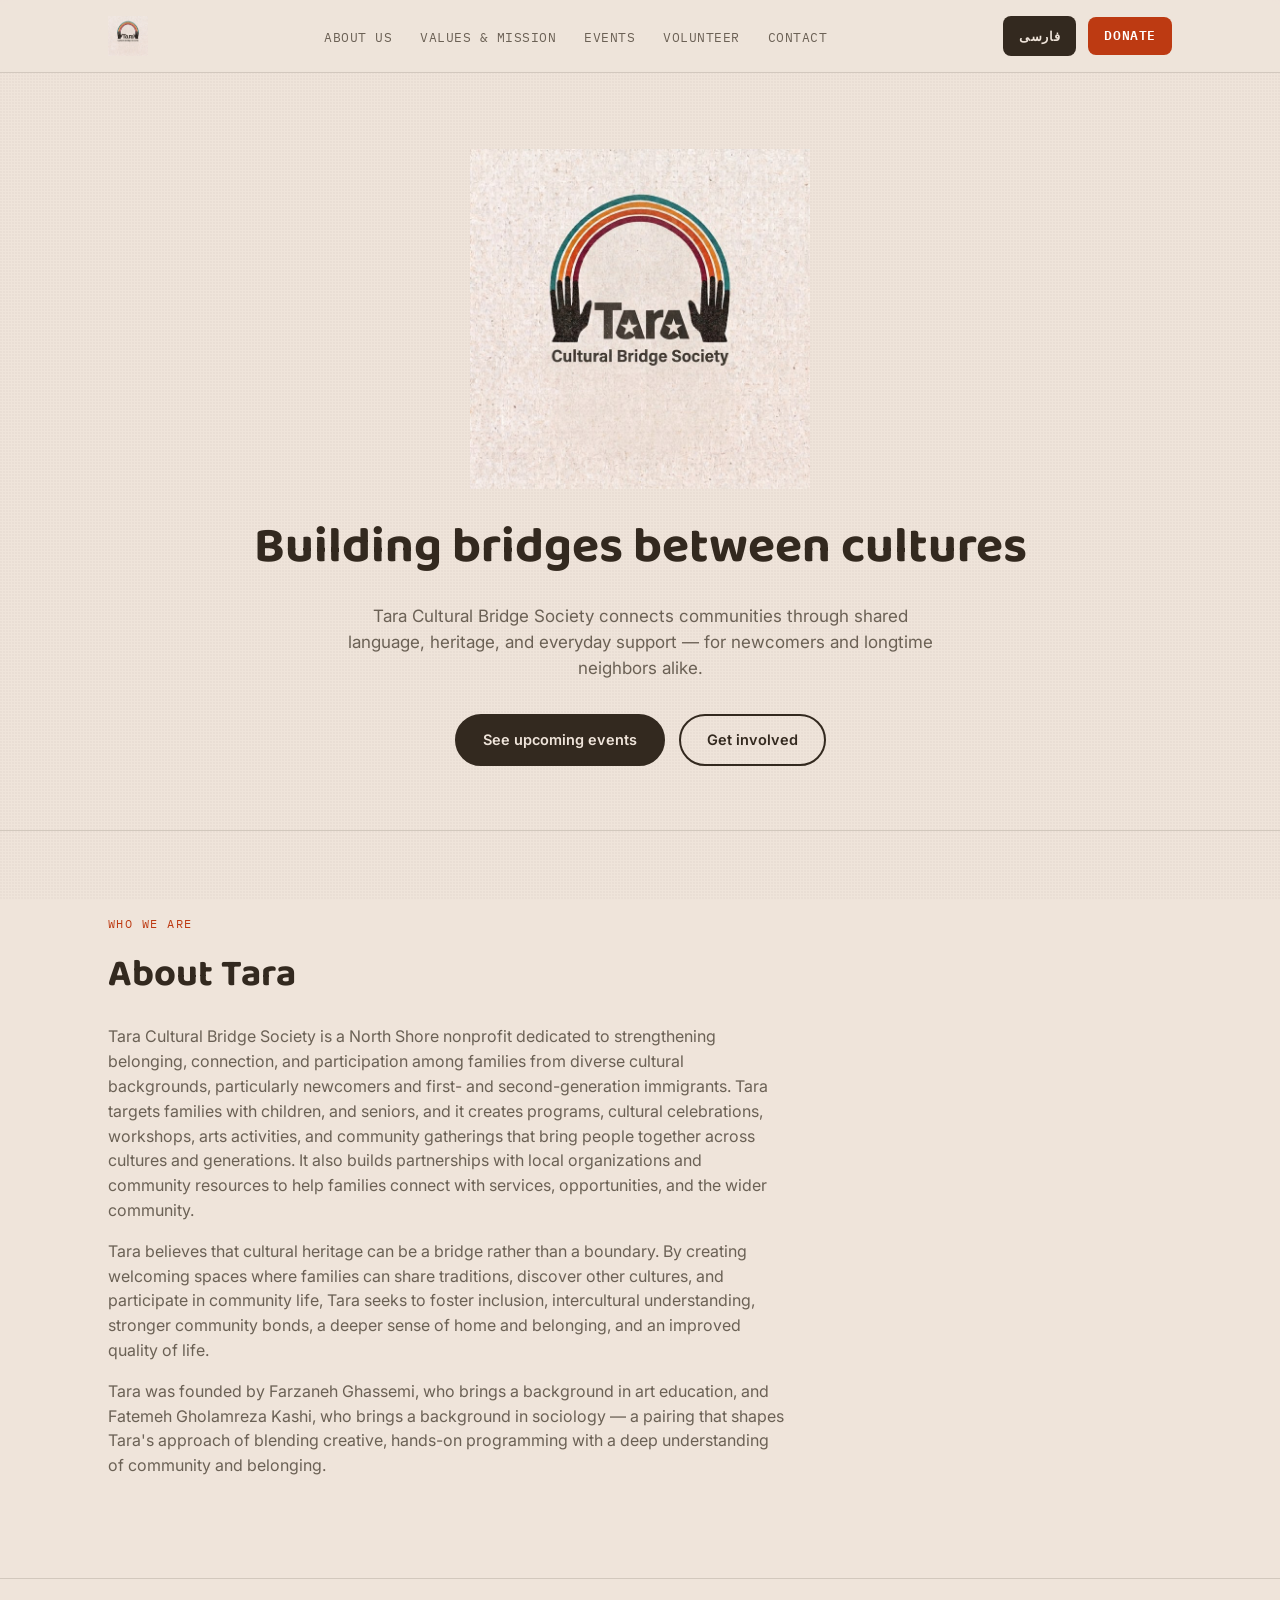
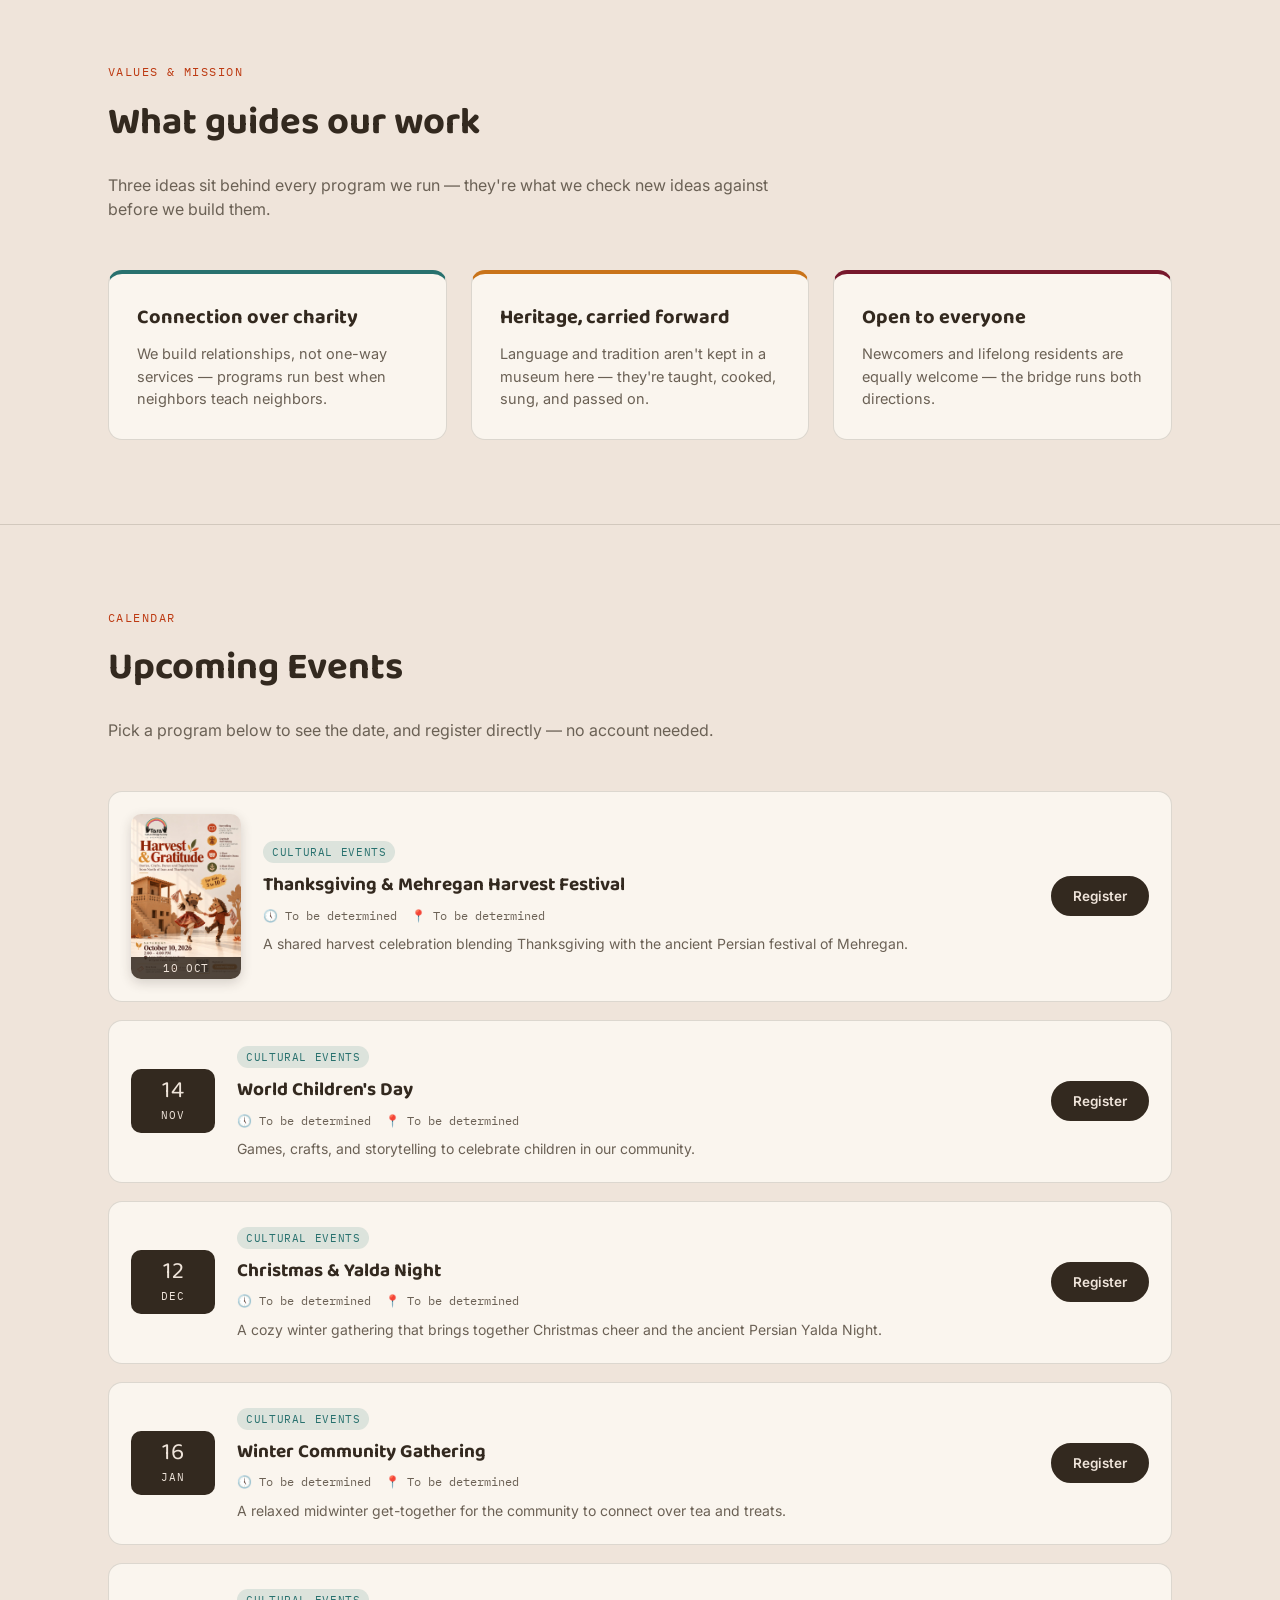
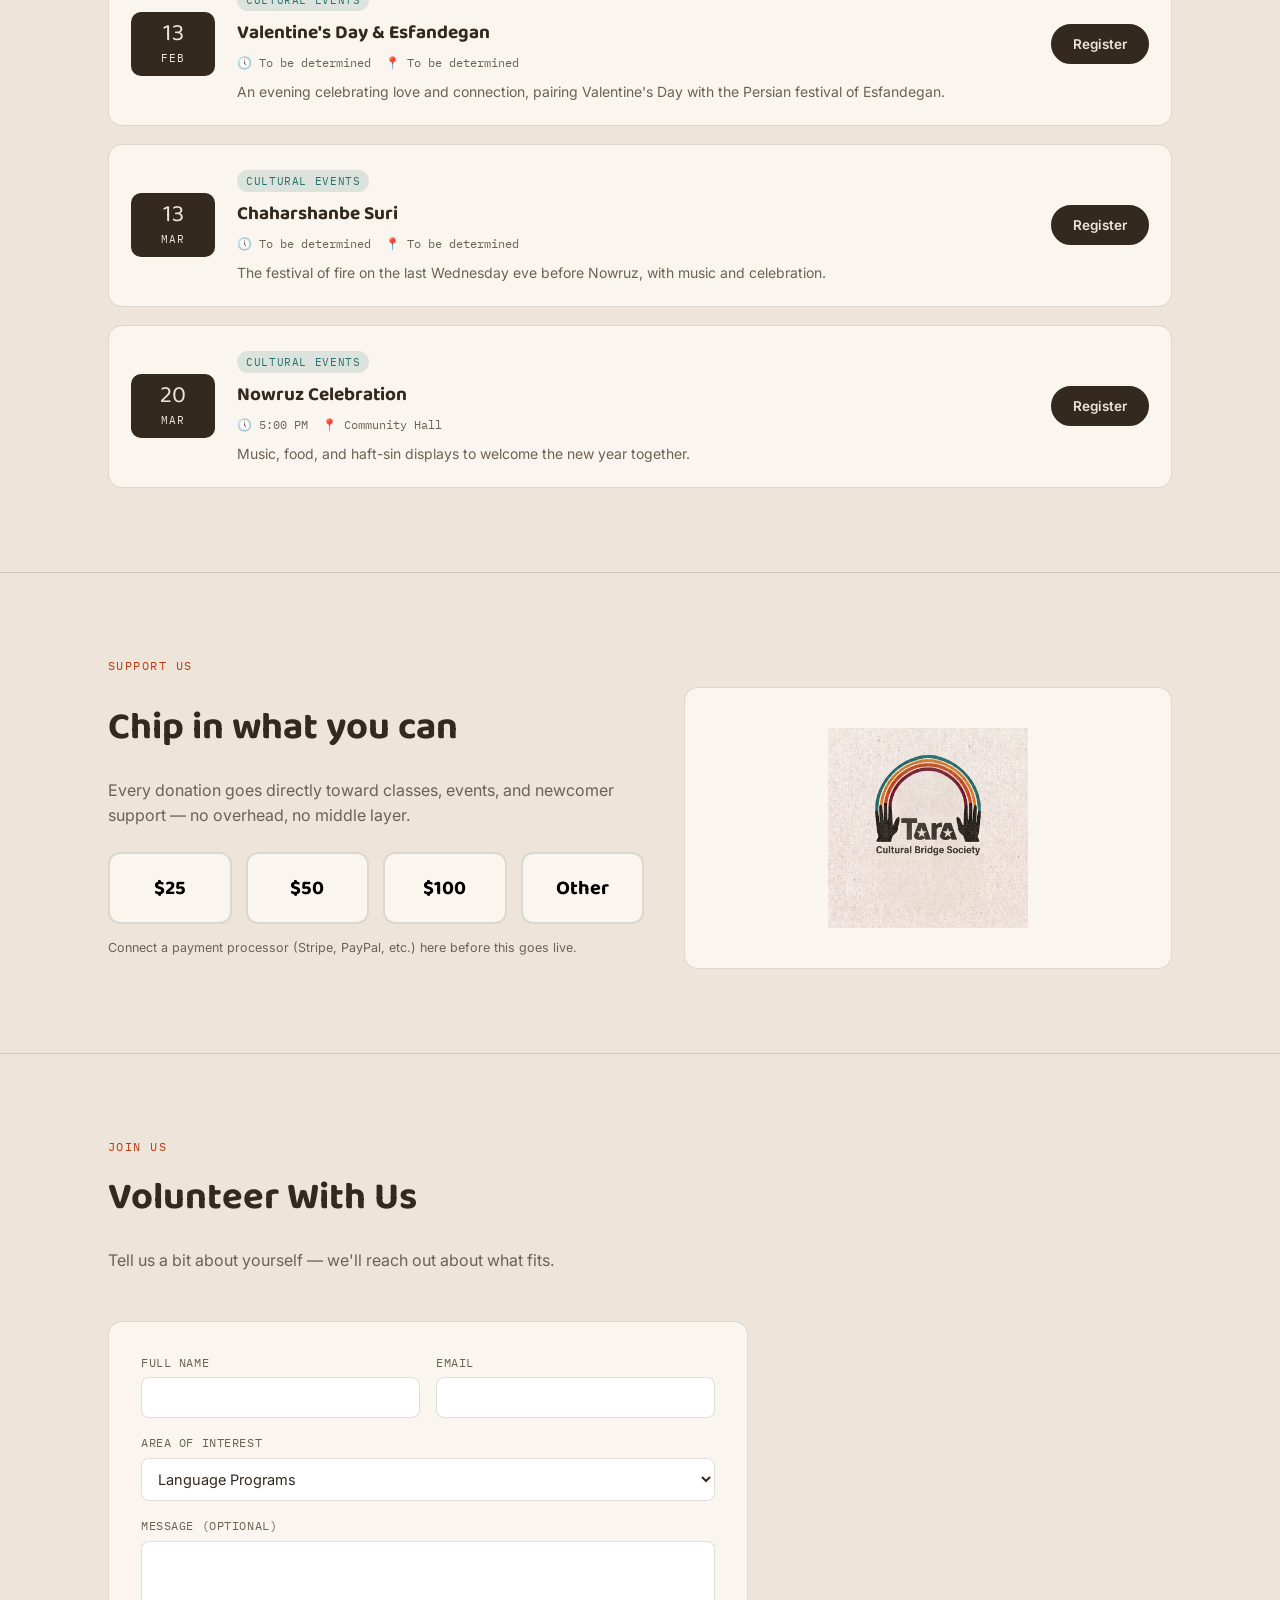
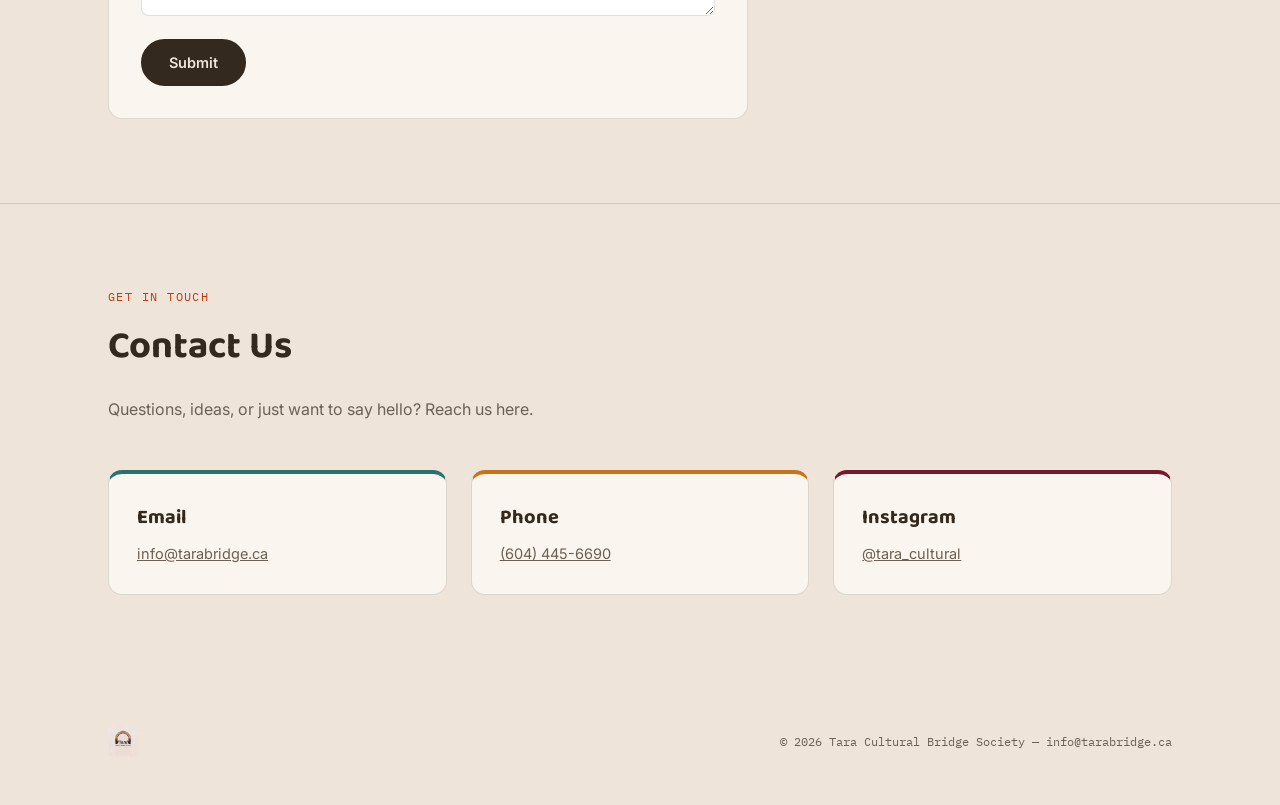
==== commit 2225d591: "Add Harvest & Gratitude event page and poster thumbnails on event cards - New static page events/meh" ====
--- a/index.html
+++ b/index.html
@@ -31,6 +31,14 @@
 <link rel="preconnect" href="https://fonts.gstatic.com" crossorigin>
 <link href="https://fonts.googleapis.com/css2?family=Baloo+2:wght@600;700;800&family=Inter:wght@400;500;600;700&family=Vazirmatn:wght@400;500;600;700&family=IBM+Plex+Mono:wght@500&display=swap" rel="stylesheet">
 <link rel="stylesheet" href="styles.css">
+<style>
+  .event-thumb{ display:block; position:relative; border-radius:10px; overflow:hidden; box-shadow:0 4px 12px rgba(51,41,31,.18); }
+  .event-thumb img{ width:100%; aspect-ratio:2/3; object-fit:cover; display:block; }
+  .event-thumb-date{ position:absolute; left:0; right:0; bottom:0; background:rgba(51,41,31,.85); color:var(--paper); font-family:var(--mono); font-size:10.5px; letter-spacing:.06em; text-transform:uppercase; text-align:center; padding:3px 2px; }
+  html[dir="rtl"] .event-thumb-date{ font-family:var(--farsi); letter-spacing:0; }
+  .event-card.has-thumb{ grid-template-columns: 110px 1fr auto; }
+  @media (max-width:720px){ .event-card.has-thumb{ grid-template-columns: 84px 1fr; } }
+</style>
 </head>
 <body>
 
@@ -193,7 +201,7 @@
 <footer>
   <div class="wrap footer-row">
     <img width="700" height="700" src="images/logo.jpg" alt="Tara Cultural Bridge Society">
-    <div class="footer-meta" data-i18n="footer_text">© 2026 Tara Cultural Bridge Society — hello@taracbs.org</div>
+    <div class="footer-meta" data-i18n="footer_text">© 2026 Tara Cultural Bridge Society — info@tarabridge.ca</div>
   </div>
 </footer>
 
@@ -256,7 +264,7 @@
     contact_eyebrow:"Get in Touch", contact_title:"Contact Us",
     contact_lede:"Questions, ideas, or just want to say hello? Reach us here.",
     contact_email_label:"Email", contact_phone_label:"Phone", contact_instagram_label:"Instagram",
-    footer_text:"© 2026 Tara Cultural Bridge Society — hello@taracbs.org",
+    footer_text:"© 2026 Tara Cultural Bridge Society — info@tarabridge.ca",
     register:"Register", cancel:"Cancel", registered:"Registered ✓", full:"Full", spots_left:"spots left",
     reg_kidName:"Child's name", reg_kidAge:"Child's age", reg_parentName:"Parent's name",
     reg_email:"Email", reg_phone:"Phone", reg_allergy:"Allergies (write “None” if none)",
@@ -295,7 +303,7 @@
     contact_eyebrow:"در تماس باشید", contact_title:"تماس با ما",
     contact_lede:"سؤال یا ایده‌ای دارید یا فقط می‌خواهید سلام کنید؟ از این طریق با ما در ارتباط باشید.",
     contact_email_label:"ایمیل", contact_phone_label:"تلفن", contact_instagram_label:"اینستاگرام",
-    footer_text:"© ۲۰۲۶ انجمن پل فرهنگی تارا — hello@taracbs.org",
+    footer_text:"© ۲۰۲۶ انجمن پل فرهنگی تارا — info@tarabridge.ca",
     register:"ثبت‌نام", cancel:"انصراف", registered:"ثبت‌نام شد ✓", full:"تکمیل ظرفیت", spots_left:"جای خالی",
     reg_kidName:"نام کودک", reg_kidAge:"سن کودک", reg_parentName:"نام والد",
     reg_email:"ایمیل", reg_phone:"تلفن", reg_allergy:"حساسیت غذایی (در صورت نبود «ندارد» بنویسید)",
@@ -379,11 +387,18 @@
 }
 
 function formatDate(iso, lang){
-  const d = new Date(iso + "T00:00:00");
+  const d = new Date(String(iso).slice(0,10) + "T00:00:00");
   const monthsEn = ["JAN","FEB","MAR","APR","MAY","JUN","JUL","AUG","SEP","OCT","NOV","DEC"];
   const monthsFa = ["ژانویه","فوریه","مارس","آوریل","مه","ژوئن","ژوئیه","اوت","سپتامبر","اکتبر","نوامبر","دسامبر"];
   return { day: d.getDate(), mon: lang === "fa" ? monthsFa[d.getMonth()] : monthsEn[d.getMonth()] };
 }
+
+// Poster image shown as the event's icon on the homepage card (a sheet column "image" also works).
+const EVENT_IMAGES = {
+  "mehregan-harvest": "images/harvest-gratitude-poster.jpg"
+};
+// Events whose Register button opens the full event page (description + poster) instead of the inline form.
+const FULL_PAGE_EVENTS = ["mehregan-harvest"];
 
 async function getRegistrationCount(eventId){
   // Live headcounts aren't tracked client-side anymore (registrations go straight to
@@ -401,13 +416,18 @@
     const isFull = remaining !== null && remaining <= 0;
     const dateParts = formatDate(ev.date, currentLang);
 
+    const eventUrl = `events/${ev.id}.html${currentLang==="fa" ? "?lang=fa" : ""}`;
+    const evImage = ev.image || EVENT_IMAGES[ev.id];
+    const opensFullPage = FULL_PAGE_EVENTS.includes(ev.id);
     const card = document.createElement("div");
-    card.className = "event-card";
+    card.className = "event-card" + (evImage ? " has-thumb" : "");
     card.innerHTML = `
-      <div class="event-date"><span class="day">${dateParts.day}</span><span class="mon">${dateParts.mon}</span></div>
+      ${evImage
+        ? `<a class="event-thumb" href="${eventUrl}"><img src="${evImage}" alt="" loading="lazy"><span class="event-thumb-date">${dateParts.day} ${dateParts.mon}</span></a>`
+        : `<div class="event-date"><span class="day">${dateParts.day}</span><span class="mon">${dateParts.mon}</span></div>`}
       <div class="event-info">
         <div class="event-tag">${ev.program}</div>
-        <h3><a href="events/${ev.id}.html${currentLang==="fa" ? "?lang=fa" : ""}" style="color:inherit;text-decoration:none;">${currentLang==="fa" ? ev.title_fa : ev.title_en}</a></h3>
+        <h3><a href="${eventUrl}" style="color:inherit;text-decoration:none;">${currentLang==="fa" ? ev.title_fa : ev.title_en}</a></h3>
         <div class="event-meta"><span>🕔 ${currentLang==="fa" && ev.time_fa ? ev.time_fa : ev.time}</span><span>📍 ${currentLang==="fa" ? ev.loc_fa : ev.loc_en}</span></div>
         <p class="event-desc">${currentLang==="fa" ? ev.desc_fa : ev.desc_en}</p>
         <form class="reg-form" data-event="${ev.id}">
@@ -429,7 +449,9 @@
 
     const regBtn = card.querySelector(".btn-register");
     const form = card.querySelector(".reg-form");
-    if(!isFull){
+    if(!isFull && opensFullPage){
+      regBtn.addEventListener("click", function(){ window.location.href = eventUrl; });
+    } else if(!isFull){
       regBtn.addEventListener("click", function(){
         const opening = form.classList.toggle("open");
         regBtn.textContent = opening ? t('cancel') : t('register');
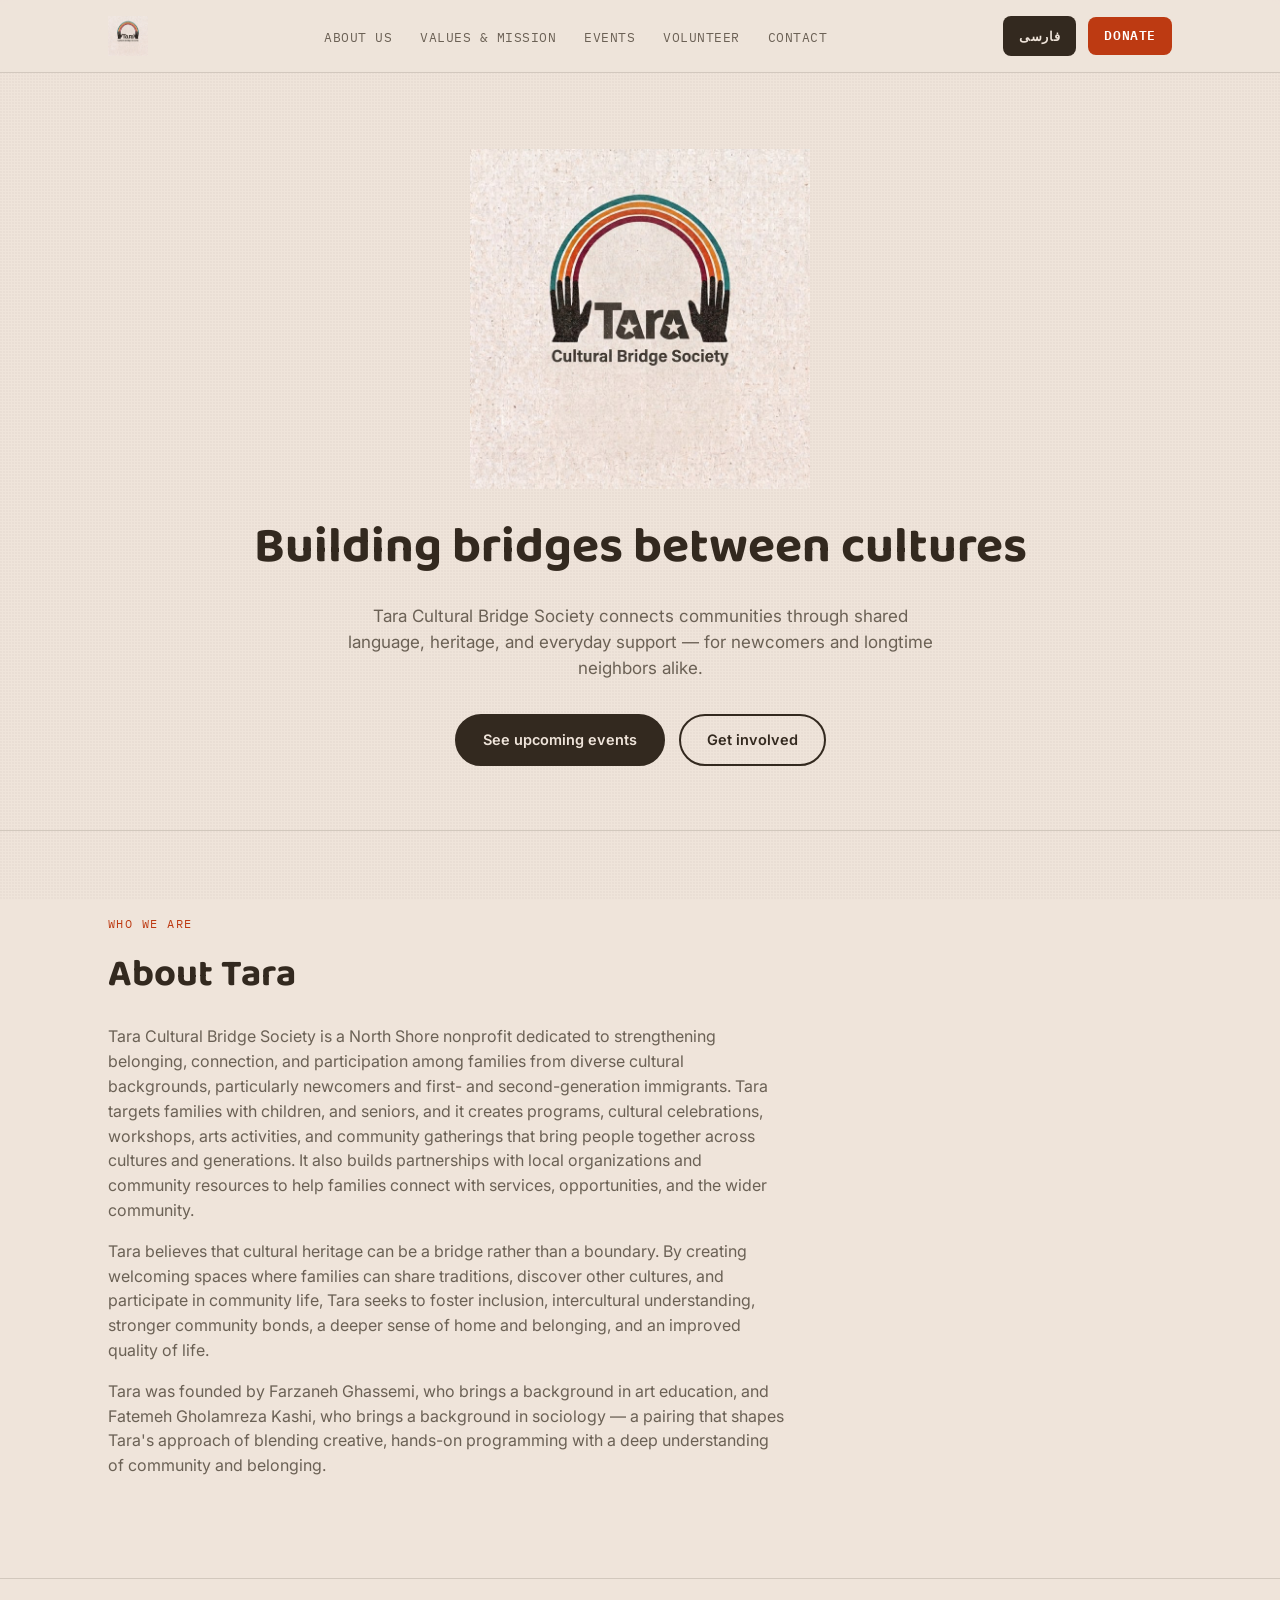
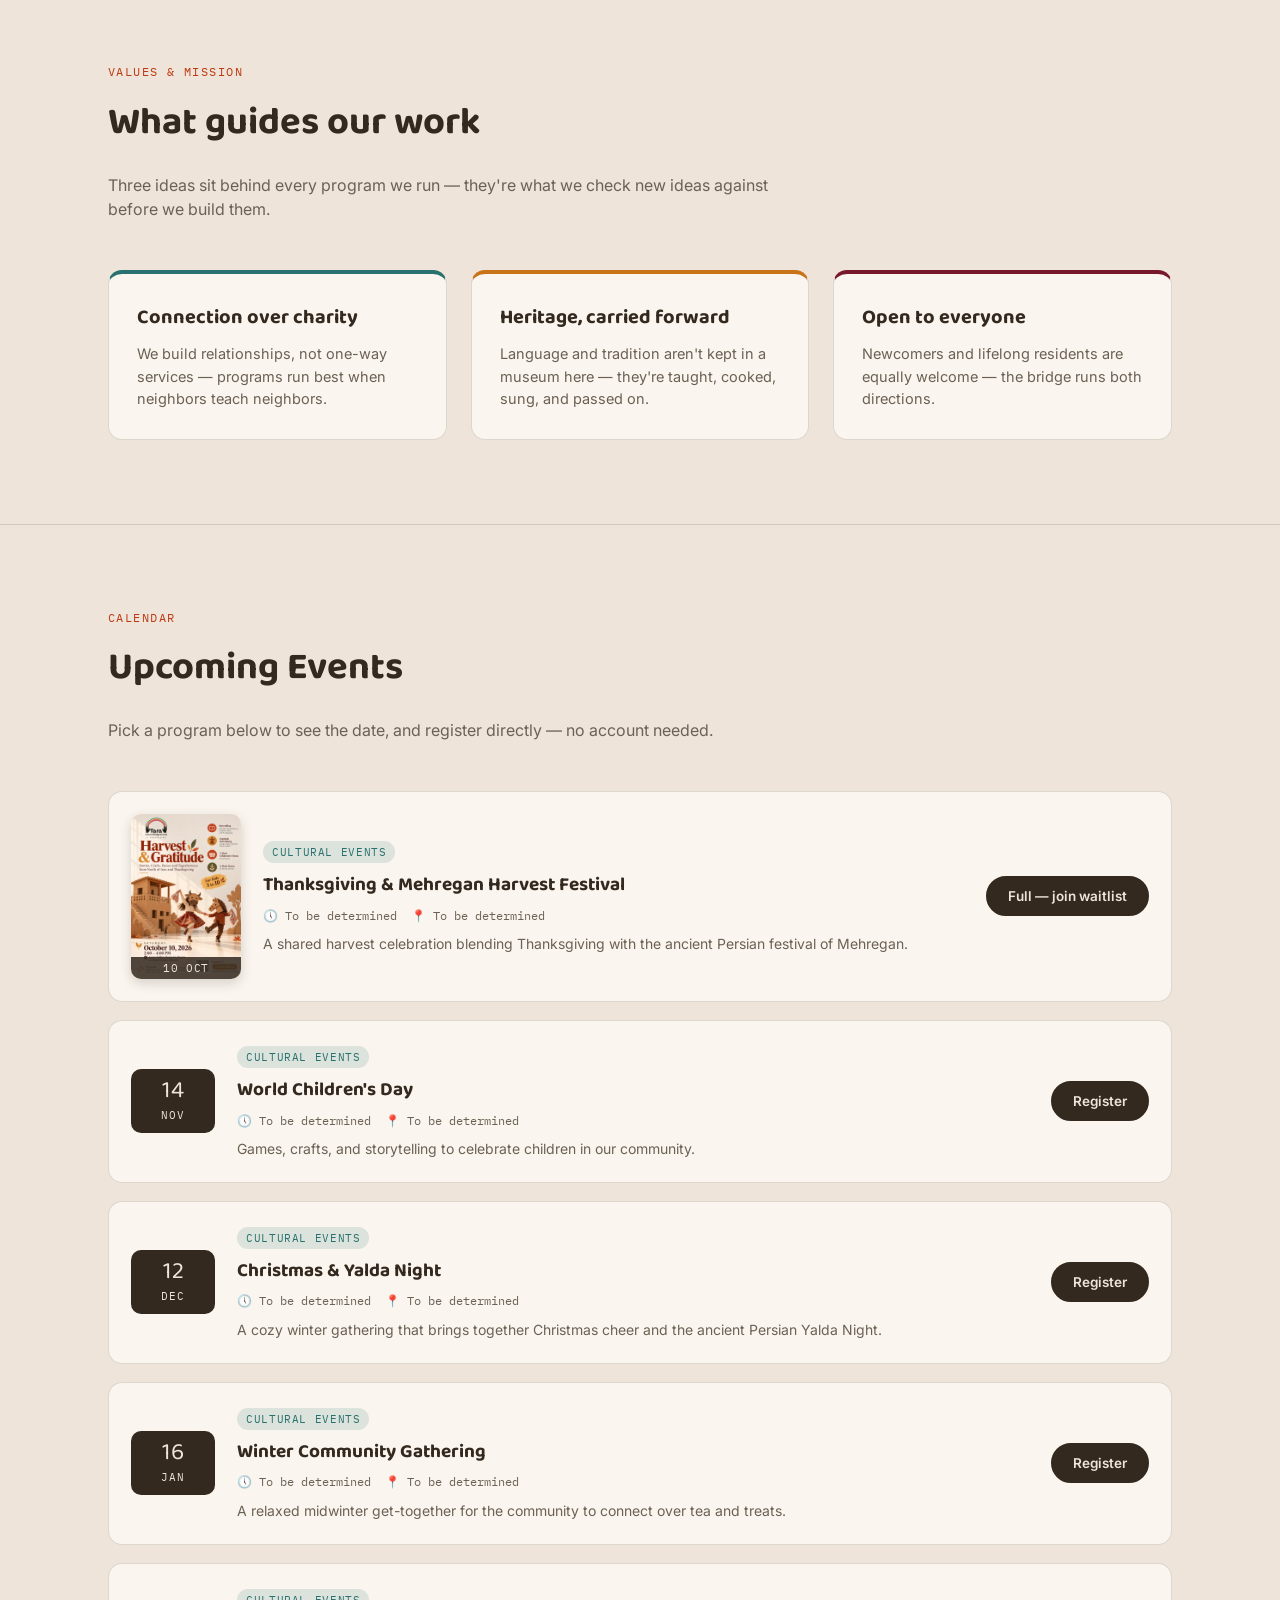
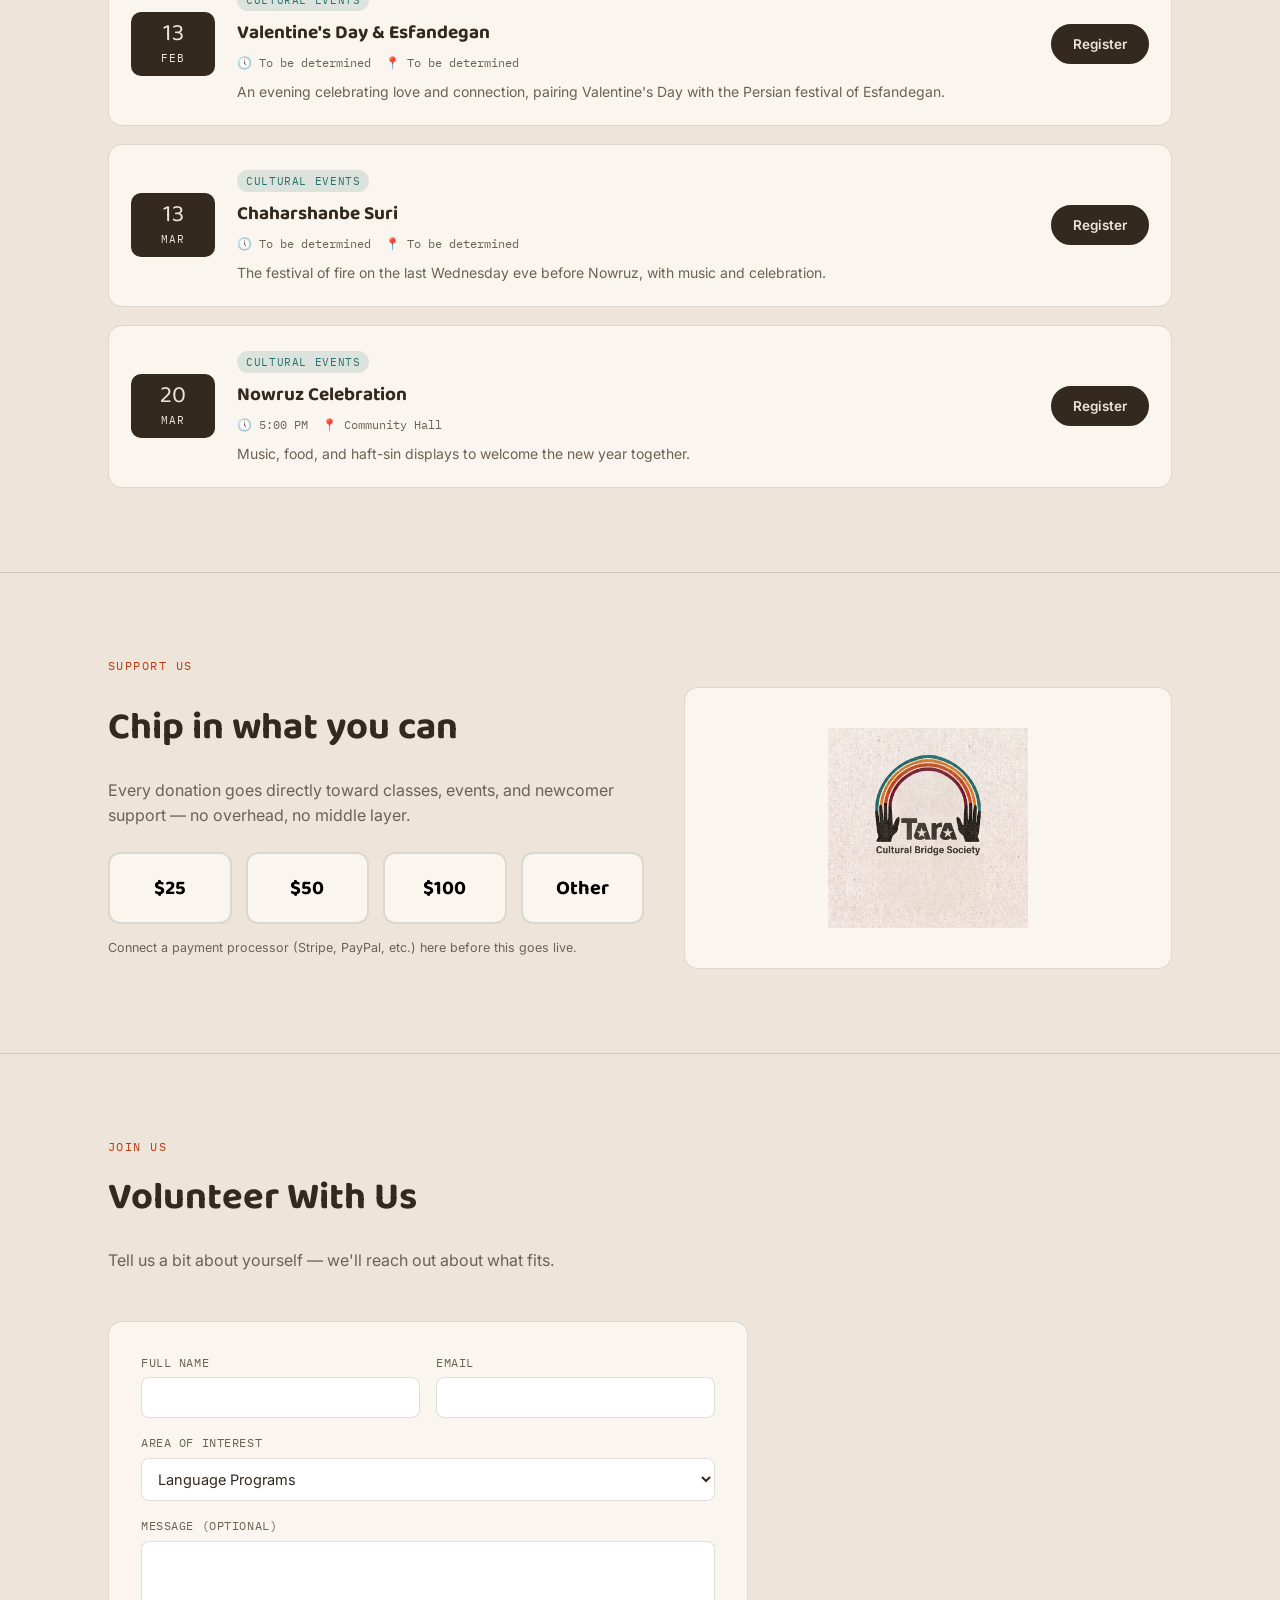
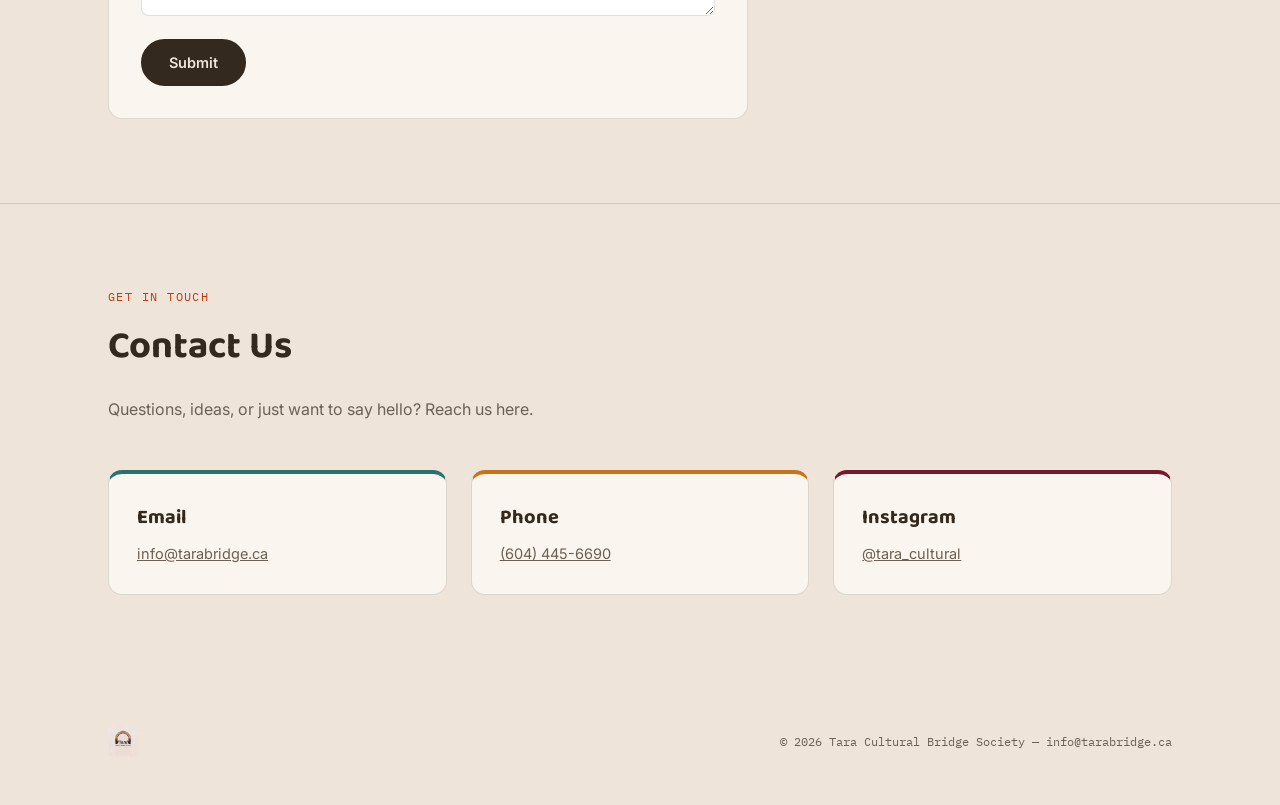
==== commit 6a6d3631: "Close Harvest & Gratitude registration; add waitlist Event page now says capacity is full and offers" ====
--- a/index.html
+++ b/index.html
@@ -265,7 +265,7 @@
     contact_lede:"Questions, ideas, or just want to say hello? Reach us here.",
     contact_email_label:"Email", contact_phone_label:"Phone", contact_instagram_label:"Instagram",
     footer_text:"© 2026 Tara Cultural Bridge Society — info@tarabridge.ca",
-    register:"Register", cancel:"Cancel", registered:"Registered ✓", full:"Full", spots_left:"spots left",
+    register:"Register", waitlist:"Full — join waitlist", cancel:"Cancel", registered:"Registered ✓", full:"Full", spots_left:"spots left",
     reg_kidName:"Child's name", reg_kidAge:"Child's age", reg_parentName:"Parent's name",
     reg_email:"Email", reg_phone:"Phone", reg_allergy:"Allergies (write “None” if none)",
     reg_submit:"Confirm registration",
@@ -304,7 +304,7 @@
     contact_lede:"سؤال یا ایده‌ای دارید یا فقط می‌خواهید سلام کنید؟ از این طریق با ما در ارتباط باشید.",
     contact_email_label:"ایمیل", contact_phone_label:"تلفن", contact_instagram_label:"اینستاگرام",
     footer_text:"© ۲۰۲۶ انجمن پل فرهنگی تارا — info@tarabridge.ca",
-    register:"ثبت‌نام", cancel:"انصراف", registered:"ثبت‌نام شد ✓", full:"تکمیل ظرفیت", spots_left:"جای خالی",
+    register:"ثبت‌نام", waitlist:"تکمیل ظرفیت — لیست انتظار", cancel:"انصراف", registered:"ثبت‌نام شد ✓", full:"تکمیل ظرفیت", spots_left:"جای خالی",
     reg_kidName:"نام کودک", reg_kidAge:"سن کودک", reg_parentName:"نام والد",
     reg_email:"ایمیل", reg_phone:"تلفن", reg_allergy:"حساسیت غذایی (در صورت نبود «ندارد» بنویسید)",
     reg_submit:"تأیید ثبت‌نام",
@@ -399,6 +399,8 @@
 };
 // Events whose Register button opens the full event page (description + poster) instead of the inline form.
 const FULL_PAGE_EVENTS = ["mehregan-harvest"];
+// Events whose registration is closed (capacity reached); their page offers a waitlist instead.
+const CLOSED_EVENTS = ["mehregan-harvest"];
 
 async function getRegistrationCount(eventId){
   // Live headcounts aren't tracked client-side anymore (registrations go straight to
@@ -419,6 +421,7 @@
     const eventUrl = `events/${ev.id}.html${currentLang==="fa" ? "?lang=fa" : ""}`;
     const evImage = ev.image || EVENT_IMAGES[ev.id];
     const opensFullPage = FULL_PAGE_EVENTS.includes(ev.id);
+    const closedEvent = CLOSED_EVENTS.includes(ev.id);
     const card = document.createElement("div");
     card.className = "event-card" + (evImage ? " has-thumb" : "");
     card.innerHTML = `
@@ -442,7 +445,7 @@
         </form>
       </div>
       <div class="event-action">
-        <button class="btn-register" ${isFull ? "disabled" : ""}>${isFull ? t('full') : t('register')}</button>
+        <button class="btn-register" ${isFull ? "disabled" : ""}>${isFull ? t('full') : closedEvent ? t('waitlist') : t('register')}</button>
       </div>
     `;
     list.appendChild(card);
